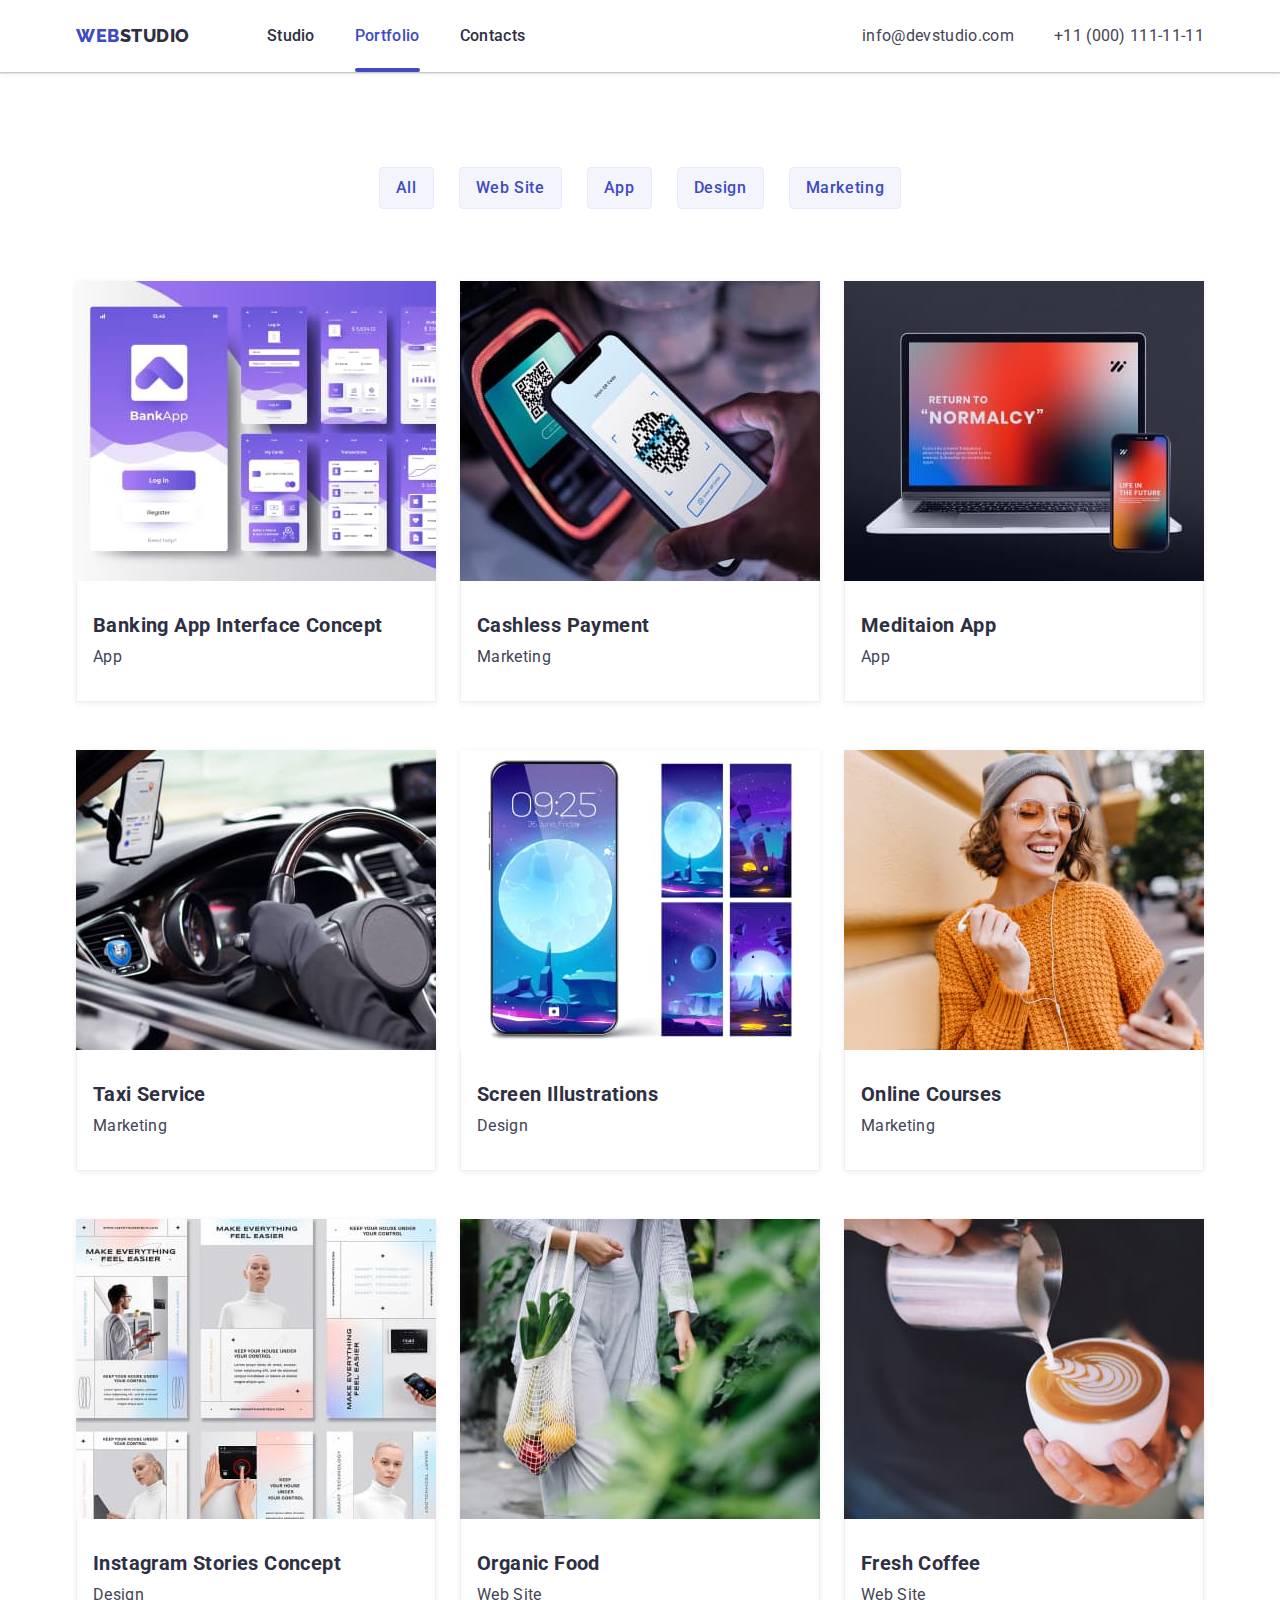
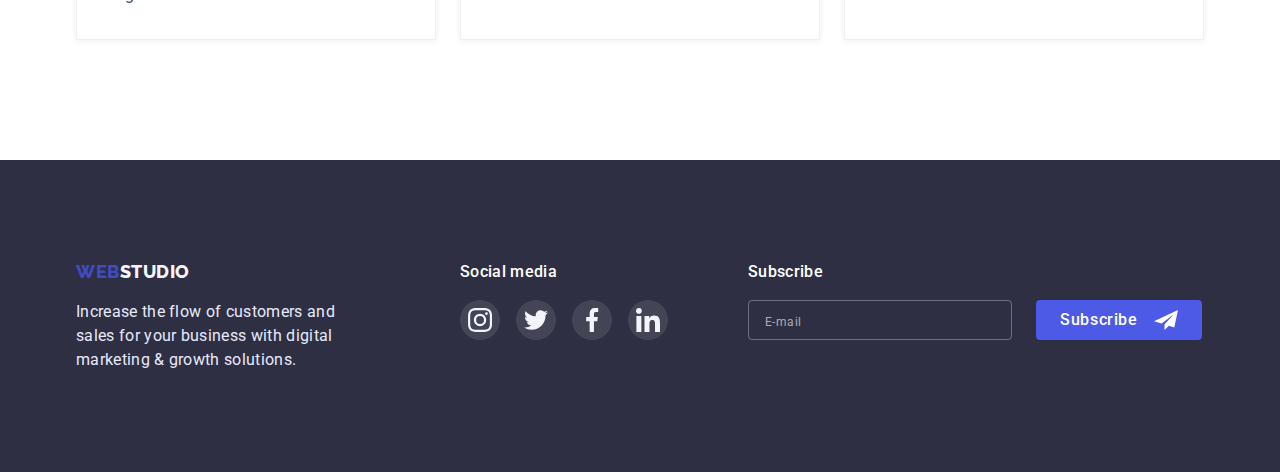
==== portfolio.html @ a2f2e1c4 "add file from previos HW" ====
<!DOCTYPE html>
<html lang="en">
  <head>
    <meta charset="UTF-8" />
    <meta http-equiv="X-UA-Compatible" content="IE=edge" />
    <meta name="viewport" content="width=device-width, initial-scale=1.0" />
    <title>Portfolio</title>
    <link rel="preconnect" href="https://fonts.googleapis.com" />
    <link rel="preconnect" href="https://fonts.gstatic.com" crossorigin />
    <link
      href="https://fonts.googleapis.com/css2?family=Raleway:wght@800&family=Roboto:wght@400;500;700;900&display=swap"
      rel="stylesheet"
    />
    <link
      rel="stylesheet"
      href="https://cdn.jsdelivr.net/npm/modern-normalize@1.1.0/modern-normalize.min.css"
    />
    <link rel="stylesheet" href="./css/style.css">
  </head>

  <body>
    <!-- =============HEADER============= -->
    <header>
      <div class="header__container container">
        <nav class="header__navigation">
          <a class="header__logo logotype" href="./index.html"
            >WEB<span class="header__logo--second-part">STUDIO</span></a
          >
          <ul class="header__main-menu marker">
            <li class="header__main-menu-item">
              <a href="./index.html" class="header__main-menu-link ">Studio</a>
            </li>
            <li class="header__main-menu-item">
              <a href="./portfolio.html" class="header__main-menu-link current">Portfolio</a>
            </li>
            <li class="header__main-menu-item">
              <a href="" class="header__main-menu-link">Contacts</a>
            </li>
          </ul>
        </nav>
        <ul class="header__contacts marker">
          <li class="header__contacts-item">
            <a href="mailto:info@devstudio.com" class="header__contacts-link">info@devstudio.com</a>
          </li>
          <li class="header__contacts-item">
            <a href="tel:+110001111111" class="header__contacts-link">+11 (000) 111-11-11</a>
          </li>
        </ul>
      </div>
    </header>

    <!-- =============MAIN============= -->
    <main>
      <section class="portfolio-section">
        <div class="container">
          <h1 class="visually-hidden">Portfolio of WEBSTUDIO</h1>
          <!--HIDDEN-->
          <ul class="filter-list marker">
            <li class="filter-item"><button type="button" class="filter-btn">All</button></li>
            <li class="filter-item"><button type="button" class="filter-btn">Web Site</button></li>
            <li class="filter-item"><button type="button" class="filter-btn">App</button></li>
            <li class="filter-item"><button type="button" class="filter-btn">Design</button></li>
            <li class="filter-item"><button type="button" class="filter-btn">Marketing</button></li>
          </ul>
          <ul class="production marker">
            <li class="production-list">
              <a href="" class="services-types">
                <div class="wrapper-overlay">
                <img
                  src="./images/project_1.jpg"
                  alt="screens of banking app interface concept"
                  width="360"
                  height="300"
                />
                <div class="overlay">
                  14 Stylish and User-Friendly App Design Concepts · Task Manager App · Calorie
                  Tracker App · Exotic Fruit Ecommerce App · Cloud Storage App
                </div>
              </div>
                <div class="services-description">
                  <h2 class="production-subtitle subtitle">Banking App Interface Concept</h2>
                  <p class="text">App</p>
                </div>
              </a>
            </li>
            <li class="production-list">
              <a href="" class="services-types">
                
                <div class="wrapper-overlay">
                  <img src="./images/project_2.jpg" alt="scanning qr-code" width="360" height="300" />
                  <div class="overlay">
                    14 Stylish and User-Friendly App Design Concepts · Task Manager App · Calorie
                    Tracker App · Exotic Fruit Ecommerce App · Cloud Storage App
                  </div>
                </div>
                <div class="services-description">
                  <h2 class="production-subtitle subtitle">Cashless Payment</h2>
                  <p class="text">Marketing</p>
                </div>
              </a>
            </li>
            <li class="production-list">
              <a href="" class="services-types">
                
                <div class="wrapper-overlay">
                  <img
                  src="./images/project_3.jpg"
                  alt="laptop and phone screens"
                  width="360"
                  height="300"
                />
                  <div class="overlay">
                    14 Stylish and User-Friendly App Design Concepts · Task Manager App · Calorie
                    Tracker App · Exotic Fruit Ecommerce App · Cloud Storage App
                  </div>
                </div>
                <div class="services-description">
                  <h2 class="production-subtitle subtitle">Meditaion App</h2>
                  <p class="text">App</p>
                </div>
              </a>
            </li>
            <li class="production-list">
              <a href="" class="services-types">
                
                <div class="wrapper-overlay">
                  <img
                  src="./images/project_4.jpg"
                  alt="car steering wheel"
                  width="360"
                  height="300"
                />
                  <div class="overlay">
                    14 Stylish and User-Friendly App Design Concepts · Task Manager App · Calorie
                    Tracker App · Exotic Fruit Ecommerce App · Cloud Storage App
                  </div>
                </div>
                <div class="services-description">
                  <h2 class="production-subtitle subtitle">Taxi Service</h2>
                  <p class="text">Marketing</p>
                </div>
              </a>
            </li>
            <li class="production-list">
              <a href="" class="services-types">
                
                <div class="wrapper-overlay">
                  <img
                  src="./images/project_5.jpg"
                  alt="phone screen ilustration"
                  width="360"
                  height="300"
                />
                  <div class="overlay">
                    14 Stylish and User-Friendly App Design Concepts · Task Manager App · Calorie
                    Tracker App · Exotic Fruit Ecommerce App · Cloud Storage App
                  </div>
                </div>
                <div class="services-description">
                  <h2 class="production-subtitle subtitle">Screen Illustrations</h2>
                  <p class="text">Design</p>
                </div>
              </a>
            </li>
            <li class="production-list">
              <a href="" class="services-types">
                
                <div class="wrapper-overlay">
                  <img src="./images/project_6.jpg" alt="smyling girl" width="360" height="300" />
                  <div class="overlay">
                    14 Stylish and User-Friendly App Design Concepts · Task Manager App · Calorie
                    Tracker App · Exotic Fruit Ecommerce App · Cloud Storage App
                  </div>
                </div>
                <div class="services-description">
                  <h2 class="production-subtitle subtitle">Online Courses</h2>
                  <p class="text">Marketing</p>
                </div>
              </a>
            </li>
            <li class="production-list">
              <a href="" class="services-types">
                
                <div class="wrapper-overlay">
                  <img
                  src="./images/project_7.jpg"
                  alt="instagran stories screen"
                  width="360"
                  height="300"
                />
                  <div class="overlay">
                    14 Stylish and User-Friendly App Design Concepts · Task Manager App · Calorie
                    Tracker App · Exotic Fruit Ecommerce App · Cloud Storage App
                  </div>
                </div>
                <div class="services-description">
                  <h2 class="production-subtitle subtitle">Instagram Stories Concept</h2>
                  <p class="text">Design</p>
                </div>
              </a>
            </li>
            <li class="production-list">
              <a href="" class="services-types">
                
                <div class="wrapper-overlay">
                  <img src="./images/project_8.jpg" alt="food in a bag" width="360" height="300" />
                  <div class="overlay">
                    14 Stylish and User-Friendly App Design Concepts · Task Manager App · Calorie
                    Tracker App · Exotic Fruit Ecommerce App · Cloud Storage App
                  </div>
                </div>
                <div class="services-description">
                  <h2 class="production-subtitle subtitle">Organic Food</h2>
                  <p class="text">Web Site</p>
                </div>
              </a>
            </li>
            <li class="production-list">
              <a href="" class="services-types">
                
                <div class="wrapper-overlay">
                  <img src="./images/project_9.jpg" alt="cup of coffee" width="360" height="300" />
                  <div class="overlay">
                    14 Stylish and User-Friendly App Design Concepts · Task Manager App · Calorie
                    Tracker App · Exotic Fruit Ecommerce App · Cloud Storage App
                  </div>
                </div>
                <div class="services-description">
                  <h2 class="production-subtitle subtitle">Fresh Coffee</h2>
                  <p class="text">Web Site</p>
                </div>
              </a>
            </li>
          </ul>
        </div>
      </section>
    </main>

    <!-- =============FOOTER============= -->
    <footer>
      <div class="footer__container container">
        <div class="footer__description">
          <a class="footer__logotype logotype" href="./index.html">WEB<span class="footer__logo--second-part">STUDIO</span></a>
          <p class="footer__description-text">
            Increase the flow of customers and sales for your business with digital marketing &
            growth solutions.
          </p>
        </div>
        <div class="footer__social">
          <h3 class="footer__social-header">Social media</h3>
          <ul class="footer__team-social-list marker">
            <li class="footer__social-list-item">
              <a href="" class="footer__team-social-link">
                <svg class="footer__team-social-link-icon" width="24" height="24">
                  <use href="./images/sprite.svg#instagram"></use>
                </svg>
              </a>
            </li>
            <li class="footer__social-list-item">
              <a href="" class="footer__team-social-link">
                <svg class="footer__team-social-link-icon" width="24" height="24">
                  <use href="./images/sprite.svg#twitter"></use>
                </svg>
              </a>
            </li>
            <li class="footer__social-list-item">
              <a href="" class="footer__team-social-link">
                <svg class="footer__team-social-link-icon" width="24" height="24">
                  <use href="./images/sprite.svg#facebook"></use>
                </svg>
              </a>
            </li>
            <li class="footer__social-list-item">
              <a href="" class="footer__team-social-link">
                <svg class="footer__team-social-link-icon" width="24" height="24">
                  <use href="./images/sprite.svg#linkedin"></use>
                </svg>
              </a>
            </li>
          </ul>
        </div>
        <div class="footer-subscribe">
          <h3 class="footer__social-header">Subscribe</h3>
          <form class="subscribe-wrapper">
            <input type="email" placeholder="E-mail" class="footer-input-subscribe" />
            <button type="submit" class="subscribe-btn buttons">Subscribe</button>
          </form>
        </div>
      </div>
    </footer>
  </body>
</html>
---- css/style.css ----
:root {
  --primary-color: #2e2f42;
  --secondary-color: #434455;
  --select-color: #404bbf;
  --bt-color: #4d5ae5;
  --tertiary-color: #e7e9fc;
  --light-color: #f4f4fd;
  --bcg-color-font: #ffffff;
  --company-color: #8e8f99;
  --transition-duration--timing-f: 250ms cubic-bezier(0.4, 0, 0.2, 1);
}

.visually-hidden {
  position: absolute;
  white-space: nowrap;
  width: 1px;
  height: 1px;
  overflow: hidden;
  border: 0;
  padding: 0;
  clip: rect(0 0 0 0);
  margin: -1px;
}

body {
  font-family: 'Roboto', sans-serif;
  color: var(--secondary-color);
  background-color: var(--bcg-color-font);
}

h1,
h2,
h3,
h4,
h5,
h6,
p {
  margin-top: 0;
  margin-bottom: 0;
}

ul,
ol {
  padding-left: 0;
  margin-top: 0;
  margin-bottom: 0;
}

img {
  display: block;
}

.marker {
  list-style: none;
}

.container {
  width: 1158px;
  padding-left: 15px;
  padding-right: 15px;
  margin-left: auto;
  margin-right: auto;
}

.section-title {
  text-align: center;
  margin-bottom: 72px;
  color: var(--primary-color);
  font-weight: 700;
  font-size: 36px;
  line-height: 1.1;
  letter-spacing: 0.02em;
}

.subtitle {
  color: var(--primary-color);
  font-weight: 700;
  font-size: 20px;
  line-height: 1.2;
  letter-spacing: 0.02em;
}

.text {
  color: var(--secondary-color);
  font-size: 16px;
  line-height: 1.5;
  letter-spacing: 0.02em;
}

.buttons {
  border: 1px;
  border-color: transparent;
  border-radius: 4px;
  padding: 16px 32px;
  color: var(--bcg-color-font);
  background-color: var(--bt-color);
  font-family: inherit;
  font-weight: 500;
  font-size: 16px;
  line-height: 1.5;
  letter-spacing: 0.04em;
  cursor: pointer;

  transition: background-color var(--transition-duration--timing-f);
}
.buttons:hover,
.buttons:focus {
  background-color: var(--select-color);
}

/* =========== HEADER =========== */

.logotype {
  color: var(--select-color);
  font-family: 'Raleway', sans-serif;
  font-weight: 800;
  font-size: 18px;
  line-height: 1.33;
  letter-spacing: 0.03em;
  text-transform: uppercase;
  text-decoration: none;
}

header {
  box-shadow: 0px 2px 1px rgba(46, 47, 66, 0.08), 0px 1px 1px rgba(46, 47, 66, 0.16),
    0px 1px 6px rgba(46, 47, 66, 0.08);
}

.header__container {
  display: flex;
  align-items: center;
}

.header__navigation {
  display: flex;
  align-items: inherit;
}

.header__logo {
  margin-right: 77px;
  padding-top: 24px;
  padding-bottom: 24px;
}

.header__logo--second-part {
  color: var(--primary-color);
}

.header__main-menu {
  display: flex;
}

.header__main-menu-item:not(:last-child) {
  margin-right: 40px;
}

.header__main-menu-link {
  display: block;
  text-decoration: none;
  font-weight: 500;
  font-size: 16px;
  line-height: 1.5;
  letter-spacing: 0.02em;
  color: var(--primary-color);
  padding-top: 24px;
  padding-bottom: 24px;

  transition: color var(--transition-duration--timing-f);
}
.header__main-menu-link:hover,
.header__main-menu-link:focus {
  color: var(--select-color);
}

.header__contacts {
  display: flex;
  margin-left: auto;
}

.header__contacts-item:not(:last-child) {
  margin-right: 40px;
}

.header__contacts-link {
  display: block;
  color: var(--secondary-color);
  font-weight: 400;
  font-size: 16px;
  line-height: 1.5;
  letter-spacing: 0.02em;
  text-decoration: none;
  padding-top: 24px;
  padding-bottom: 24px;

  transition: color var(--transition-duration--timing-f);
}
.header__contacts-link:hover,
.header__contacts-link:focus {
  color: var(--select-color);
}

.current {
  color: var(--select-color);
  position: relative;
}
.current::after {
  content: '';
  display: block;
  position: absolute;
  left: 0;
  bottom: 0;
  width: 100%;
  height: 4px;
  color: var(--select-color);
  background: var(--select-color);
  border-radius: 2px;
}

/* =========== FOOTER =========== */

footer {
  background-color: var(--primary-color);
  padding-top: 100px;
  padding-bottom: 100px;
}

.footer__container {
  display: flex;
}

.footer__description {
  width: 264px;
  margin-right: 120px;
}

.footer__logo--second-part {
  color: var(--light-color);
}

.footer__description-text {
  margin-top: 16px;
  color: var(--tertiary-color);
  font-size: 16px;
  line-height: 1.5;
  letter-spacing: 0.02em;
}

.footer__social {
  width: 208px;
  margin-right: 80px;
}

.footer__social-header {
  color: var(--bcg-color-font);
  font-weight: 500;
  font-size: 16px;
  line-height: 1.5;
  letter-spacing: 0.02em;
  margin-bottom: 16px;
}

.footer__team-social-list {
  display: flex;
  gap: 16px;
}

.footer__social-list-item {
  display: flex;
  justify-content: center;
  align-items: center;
}

.footer__team-social-link {
  display: flex;
  justify-content: center;

  align-items: center;
  width: 40px;
  height: 40px;
  background-color: rgba(255, 255, 255, 0.1);
  border-radius: 50%;

  transition: background-color var(--transition-duration--timing-f);
}
.footer__team-social-link:hover,
.footer__team-social-link:focus {
  background-color: #31d0aa;
}
.footer__team-social-link-icon {
  fill: var(--light-color);
}

.subscribe-wrapper {
  display: flex;
  align-items: center;
}

.footer-input-subscribe {
  width: 264px;
  height: 40px;
  margin-right: 24px;
  padding: 8px 16px;
  background-color: transparent;
  color: var(--light-color);
  border: 1px solid rgba(255, 255, 255, 0.3);
  border-radius: 4px;
}

.footer-input-subscribe::placeholder {
  font-size: 12px;
  line-height: 2;

  display: flex;
  align-items: center;
  letter-spacing: 0.04em;
  color: rgba(255, 255, 255, 0.6);
}
.footer-input-subscribe:focus {
  outline-width: 0;
  border-color: var(--select-color);
}

.subscribe-btn {
  display: flex;
  align-items: center;
  gap: 16px;
  padding: 8px 24px;
}
.subscribe-btn::after {
  content: url(../images/subscribe-icon.svg);
  width: 24px;
  height: 24px;
}

/* =========== INDEX PAGE =========== */


/* ------------------- hero ------------------- */
.hero {
  background-image: linear-gradient(rgba(46, 47, 66, 0.7), rgba(46, 47, 66, 0.7)),
    url('../images/hero-image.jpg');
  -o-object-fit: cover;
  object-fit: cover;
  background-repeat: no-repeat;
  background-position: center;
  background-size: cover;
  background-color: var(--primary-color);
  max-width: 1440px;
  text-align: center;
  padding-top: 188px;
  padding-bottom: 188px;
  margin: 0 auto;
}

.hero__title {
  width: 496px;
  margin-left: auto;
  margin-right: auto;
  margin-bottom: 48px;
  color: var(--bcg-color-font);
  font-weight: 700;
  font-size: 56px;
  line-height: 1.07;
  text-align: center;
  letter-spacing: 0.02em;
}

/* ------------------- features ------------------- */

.features-section {
  padding-top: 120px;
  padding-bottom: 120px;
}

.features-list {
  display: flex;
  flex-wrap: wrap;
  gap: 24px;
}

.features-item {
  -ms-flex-preferred-size: calc((100% - 72px) / 4);
  flex-basis: calc((100% - 72px) / 4);
}

.features-subtitle {
  margin-bottom: 8px;
}

.features-icons-wrapper {
  display: flex;
  justify-content: center;
  align-items: center;
  background-color: var(--light-color);
  height: 112px;
  border-radius: 4px;
  margin-bottom: 8px;
}

.features-icons {
  width: 64px;
  height: 64px;
}

/* ------------------- about us ------------------- */

.about-us {
  padding-bottom: 120px;
}
.about-us-list {
  display: flex;
  flex-wrap: wrap;
  gap: 24px;
}
.about-us-item {
  -ms-flex-preferred-size: calc((100% - 48px) / 3);
  flex-basis: calc((100% - 48px) / 3);
}


/* ------------------- team ------------------- */

.team {
  background-color: var(--light-color);
  padding-top: 120px;
  padding-bottom: 120px;
}

.team-list {
  display: flex;
  gap: 24px;
}

.team-item {
  background-color: var(--bcg-color-font);
  border-radius: 0px 0px 4px 4px;
  -ms-flex-preferred-size: calc((100% - 72px) / 4);
  flex-basis: calc((100% - 72px) / 4);
}

.employee-description {
  padding: 32px 16px;
  text-align: center;
}

.employee-description > h3 {
  margin-bottom: 8px;
}

.employee-description > p {
  margin-bottom: 8px;
}

.team-social-list {
  display: flex;
  justify-content: center;
  gap: 24px;
}

.team-social-link {
  display: flex;
  justify-content: center;
  align-items: center;
  width: 40px;
  height: 40px;
  border-radius: 50%;
  background-color: var(--bt-color);

  transition: background-color var(--transition-duration--timing-f);
}
.team-social-link:hover,
.team-social-link:focus {
  background-color: var(--select-color);
}
.team-social-link-icon {
  fill: var(--light-color);
}

/* ------------------- customers ------------------- */

.customers {
  padding-top: 130px;
  padding-bottom: 120px;
}

.customers-list {
  display: flex;
  flex-wrap: wrap;
  gap: 24px;
}
.customers-list-item {
  -ms-flex-preferred-size: calc((100% - 120) - 6);
  flex-basis: calc((100% - 120) - 6);
}

.customers-link {
  display: flex;
  justify-content: center;

  align-items: center;
  width: 168px;
  height: 88px;
  border: 1px solid var(--company-color);
  border-radius: 4px;

  transition: border-color var(--transition-duration--timing-f);
}
.customers-link:hover,
.customers-link:focus {
  border-color: var(--select-color);
}

.customers-link-icon {
  fill: var(--company-color);

  transition: fill var(--transition-duration--timing-f);
}
.customers-link:hover .customers-link-icon,
.customers-link:focus .customers-link-icon {
  fill: var(--select-color);
}


/* =========== PORTFOLIO PAGE =========== */

.portfolio-section {
  padding-top: 95px;
  padding-bottom: 120px;
}
/* ------------------- filter list ------------------- */

.filter-list {
  display: flex;
  justify-content: center;
}

.filter-list .filter-item:not(:last-child) {
  margin-right: 25px;
}

.filter-btn {
  display: flex;
  align-items: center;

  border: 1px solid var(--tertiary-color);
  border-radius: 4px;
  padding: 8px 16px;
  color: var(--select-color);
  background-color: var(--light-color);
  font-family: inherit;
  font-weight: 500;
  font-size: 16px;
  line-height: 1.5;

  text-align: center;
  letter-spacing: 0.04em;
  cursor: pointer;

  transition: color var(--transition-duration--timing-f),
    background-color var(--transition-duration--timing-f),
    border-color var(--transition-duration--timing-f),
    box-shadow var(--transition-duration--timing-f);
}
.filter-btn:hover,
.filter-btn:focus {
  color: var(--bcg-color-font);
  background-color: var(--select-color);
  border-color: transparent;
  box-shadow: 0px 3px 1px rgba(0, 0, 0, 0.1), 0px 2px 1px rgba(0, 0, 0, 0.08),
    0px 2px 2px rgba(0, 0, 0, 0.12);
}

/* ------------------- production ------------------- */

.production {
  display: flex;
  flex-wrap: wrap;
  justify-content: center;

  margin-top: 72px;
}

.production-list:not(:nth-child(3n)) {
  margin-right: 24px;
}

.production-list:not(:nth-last-child(-n + 3)) {
  margin-bottom: 48px;
}

.services-types {
  position: relative;
  display: block;
  text-decoration: none;

  box-shadow: 0px 1px 6px rgba(46, 47, 66, 0.08);
  transition: box-shadow var(--transition-duration--timing-f);
}
.services-types:hover,
.services-types:focus {
  box-shadow: 0px 1px 6px rgba(46, 47, 66, 0.08), 0px 1px 1px rgba(46, 47, 66, 0.16),
    0px 2px 1px rgba(46, 47, 66, 0.08);
}

.services-description {
  padding: 32px 16px;
  border: 1px solid rgba(46, 47, 66, 0.08);
  border-top: none;
}

.production-subtitle {
  margin-bottom: 8px;
}

.wrapper-overlay {
  position: relative;
  overflow: hidden;
}

.overlay {
  position: absolute;
  left: 0;
  top: 0;
  width: 100%;
  height: 100%;
  padding: 40px 32px;
  font-size: 16px;
  line-height: 1.5;
  color: var(--light-color);
  letter-spacing: 0.02em;
  background-color: var(--bt-color);

  transform: translateY(100%);
  transition: transform var(--transition-duration--timing-f);
}
.services-types:hover .overlay,
.services-types:focus .overlay {
  transform: translate(0);
}

/* ================= BACKDROP ================= */

.backdrop {
  position: fixed;
  left: 0;
  top: 0;
  height: 100%;
  width: 100%;
  background-color: rgba(46, 47, 66, 0.4);

  transition: opacity var(--transition-duration--timing-f),
    visibility var(--transition-duration--timing-f);
}
.backdrop.is-hidden {
  visibility: hidden;
  opacity: 0;
  pointer-events: none;
}

/* ================= MODAL WINDOW ================= */

.modal-window {
  position: absolute;
  top: 50%;
  left: 50%;

  transform: translate(-50%, -50%);
  padding: 72px 24px 24px 24px;
  min-width: 408px;
  min-height: 576px;
  background-color: #fcfcfc;

  box-shadow: 0px 1px 1px rgba(0, 0, 0, 0.14), 0px 1px 3px rgba(0, 0, 0, 0.12),
    0px 2px 1px rgba(0, 0, 0, 0.2);
  border-radius: 4px;
}

/* ------------------- close button ------------------- */

.close-btn {
  position: absolute;
  top: 24px;
  right: 24px;
  padding: 8px;
  border: 1px solid rgba(0, 0, 0, 0.1);
  border-radius: 50%;
  cursor: pointer;

  transition: background-color var(--transition-duration--timing-f);
}
.close-btn:hover,
.close-btn:focus {
  background-color: #404bbf;
}

.close-img {
  display: flex;
  justify-content: center;
  align-items: center;

  transition: fill var(--transition-duration--timing-f);
}
.close-btn:hover .close-img,
.close-btn:focus .close-img {
  fill: #fff;
}

/* ------------------- modal form ------------------- */

.modal-form {
  display: flex;
  flex-direction: column;
}
.modal-form-title {
  font-weight: 500;
  font-size: 16px;
  line-height: 1.5;
  margin-bottom: 14px;
  text-align: center;
  letter-spacing: 0.02em;
  color: var(--primary-color);
}

.modal-form-field {
  margin-bottom: 8px;
}

.modal-form-input-desc {
  display: block;
  font-size: 12px;
  line-height: 1.33;
  letter-spacing: 0.04em;
  margin-bottom: 4px;
  color: #8e8f99;
}

.modal-form-input-wrapper {
  display: block;
  position: relative;
}

.modal-form-input {
  width: 100%;
  height: 40px;
  border: 1px solid rgba(33, 33, 33, 0.2);
  border-radius: 4px;
  padding-left: 38px;

  transition: border-color var(--transition-duration--timing-f);
}
.modal-form-input:focus {
  outline-width: 0;
  border-color: var(--select-color);
}

.modal-form-input-icon {
  position: absolute;
  top: 50%;
  left: 16px;

  display: block;

  transform: translateY(-50%);
  transition: fill var(--transition-duration--timing-f);
}
.modal-form-input:focus + .modal-form-input-icon {
  fill: var(--select-color);
}

.modal-form-message {
  display: block;
  width: 100%;
  height: 120px;
  padding: 8px 16px;
  resize: none;
  margin-bottom: 16px;
  border: 1px solid rgba(33, 33, 33, 0.2);
  border-radius: 4px;

  transition: border-color var(--transition-duration--timing-f);
}
.modal-form-message:focus {
  outline-width: 0;
  border-color: var(--select-color);
}
.modal-form-message::placeholder {
  font-size: 12px;
  line-height: 1.33;
  letter-spacing: 0.04em;
  color: rgba(117, 117, 117, 0.5);
}

.modal-form-check-desc {
  display: flex;
  align-items: center;
  margin-bottom: 24px;
  font-size: 12px;
  line-height: 1.33;
  letter-spacing: 0.04em;
  color: #757575;
}
.modal-form-check-desc-link {
  color: var(--select-color);
}

.modal-form-check-desc::before {
  content: '';
  display: block;
  width: 16px;
  height: 16px;
  cursor: pointer;
  margin-right: 8px;
  border: 1.25px solid #2e2f42;
  border-radius: 2px;

  transition: background-color var(--transition-duration--timing-f),
    background-image var(--transition-duration--timing-f),
    border var(--transition-duration--timing-f);
}

.modal-form-check:checked + .modal-form-check-desc::before {
  background-color: var(--select-color);
  border: 1.25px solid #404bbf;
  background-image: url(../images/checkbox-img.svg);
  background-repeat: no-repeat;
  background-position: center;
}

.modal-form-check:focus + .modal-form-check-desc::before {
  outline: 2px solid rgba(0, 0, 255, 0.5);
}

.modal-form-submit {
  -ms-flex-item-align: center;
  align-self: center;
  padding-top: 16px;
  padding-bottom: 16px;
  min-width: 169px;
}
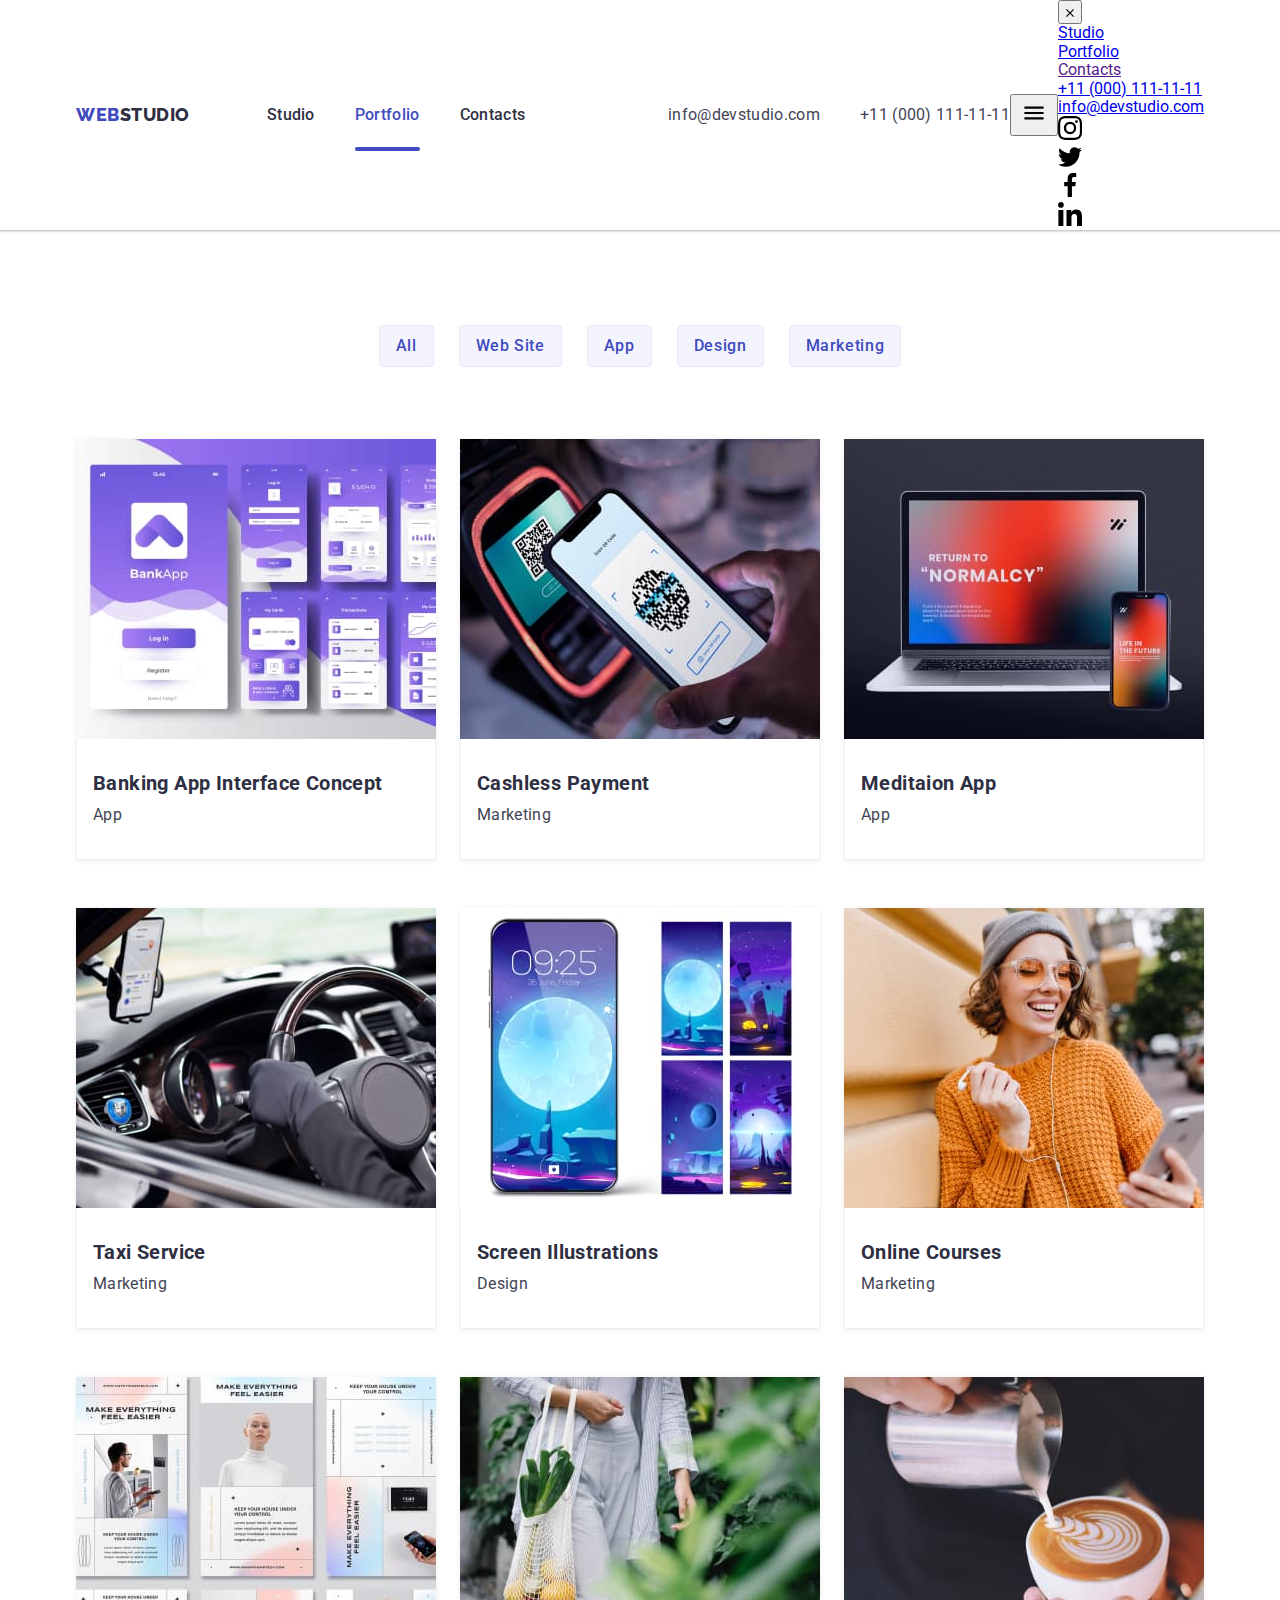
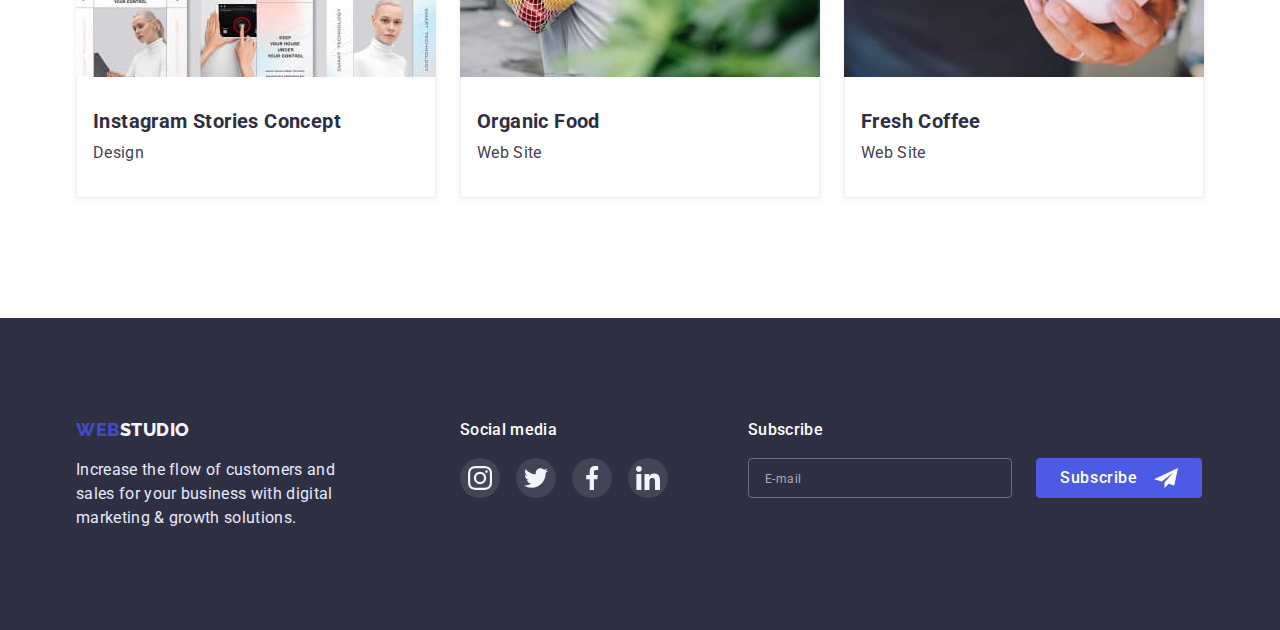
==== commit ab8b2dc0: "Adaptive Layout for header, footer and hero-section" ====
--- a/portfolio.html
+++ b/portfolio.html
@@ -28,7 +28,7 @@
           >
           <ul class="header__main-menu marker">
             <li class="header__main-menu-item">
-              <a href="./index.html" class="header__main-menu-link ">Studio</a>
+              <a href="./index.html" class="header__main-menu-link">Studio</a>
             </li>
             <li class="header__main-menu-item">
               <a href="./portfolio.html" class="header__main-menu-link current">Portfolio</a>
@@ -46,6 +46,72 @@
             <a href="tel:+110001111111" class="header__contacts-link">+11 (000) 111-11-11</a>
           </li>
         </ul>
+        <button type="button" 
+        class="open-menu-btn" data-menu-open>
+          <svg class="menu-hamburger" width="32" height="32">
+            <use href="./images/sprite.svg#menu_btn"></use>
+          </svg>
+        </button>
+
+        <!-- mobile-menu  -->
+
+        <div class="mobile-menu" data-menu>
+          <button type="button" class="mobile-menu__close-btn" data-menu-close>
+            <svg class="mobile-menu__close-img" width="8" height="8">
+              <use href="./images/sprite.svg#close-black"></use>
+            </svg>
+          </button>
+          <ul class="mobile-menu__main-menu marker">
+            <li class="mobile-menu__main-menu-item">
+              <a href="./index.html" class="mobile-menu-link">Studio</a>
+            </li>
+            <li class="mobile-menu__main-menu-item">
+              <a href="./portfolio.html" class="mobile-menu-link">Portfolio</a>
+            </li>
+            <li class="mobile-menu__main-menu-item">
+              <a href="" class="mobile-menu-link mob-menu-current">Contacts</a>
+            </li>
+          </ul>
+        </nav>
+        <ul class="mobile-menu__contacts marker">
+          <li class="mobile-menu__contacts-item">
+            <a href="tel:+110001111111" class="mobile-menu__tel-link">+11 (000) 111-11-11</a>
+          </li>
+          <li class="mobile-menu__contacts-item">
+            <a href="mailto:info@devstudio.com" class="mobile-menu__email-link">info@devstudio.com</a>
+          </li>
+        </ul>
+        <ul class="mobile-menu-social-list marker">
+          <li class="mobile-menu-list-item">
+            <a href="" class="mobile-menu-social-link">
+              <svg class="mobile-menu-social-icon" width="24" height="24">
+                <use href="./images/sprite.svg#instagram"></use>
+              </svg>
+            </a>
+          </li>
+          <li class="mobile-menu-list-item">
+            <a href="" class="mobile-menu-social-link">
+              <svg class="mobile-menu-social-icon" width="24" height="24">
+                <use href="./images/sprite.svg#twitter"></use>
+              </svg>
+            </a>
+          </li>
+          <li class="mobile-menu-list-item">
+            <a href="" class="mobile-menu-social-link">
+              <svg class="mobile-menu-social-icon" width="24" height="24">
+                <use href="./images/sprite.svg#facebook"></use>
+              </svg>
+            </a>
+          </li>
+          <li class="mobile-menu-list-item">
+            <a href="" class="mobile-menu-social-link">
+              <svg class="mobile-menu-social-icon" width="24" height="24">
+                <use href="./images/sprite.svg#linkedin"></use>
+              </svg>
+            </a>
+          </li>
+        </ul>
+        </div>
       </div>
     </header>
 
@@ -67,7 +133,7 @@
               <a href="" class="services-types">
                 <div class="wrapper-overlay">
                 <img
-                  src="./images/project_1.jpg"
+                  src="./images/project-1.jpg"
                   alt="screens of banking app interface concept"
                   width="360"
                   height="300"
@@ -87,7 +153,7 @@
               <a href="" class="services-types">
                 
                 <div class="wrapper-overlay">
-                  <img src="./images/project_2.jpg" alt="scanning qr-code" width="360" height="300" />
+                  <img src="./images/project-2.jpg" alt="scanning qr-code" width="360" height="300" />
                   <div class="overlay">
                     14 Stylish and User-Friendly App Design Concepts · Task Manager App · Calorie
                     Tracker App · Exotic Fruit Ecommerce App · Cloud Storage App
@@ -104,7 +170,7 @@
                 
                 <div class="wrapper-overlay">
                   <img
-                  src="./images/project_3.jpg"
+                  src="./images/project-3.jpg"
                   alt="laptop and phone screens"
                   width="360"
                   height="300"
@@ -125,7 +191,7 @@
                 
                 <div class="wrapper-overlay">
                   <img
-                  src="./images/project_4.jpg"
+                  src="./images/project-4.jpg"
                   alt="car steering wheel"
                   width="360"
                   height="300"
@@ -146,7 +212,7 @@
                 
                 <div class="wrapper-overlay">
                   <img
-                  src="./images/project_5.jpg"
+                  src="./images/project-5.jpg"
                   alt="phone screen ilustration"
                   width="360"
                   height="300"
@@ -166,7 +232,7 @@
               <a href="" class="services-types">
                 
                 <div class="wrapper-overlay">
-                  <img src="./images/project_6.jpg" alt="smyling girl" width="360" height="300" />
+                  <img src="./images/project-6.jpg" alt="smyling girl" width="360" height="300" />
                   <div class="overlay">
                     14 Stylish and User-Friendly App Design Concepts · Task Manager App · Calorie
                     Tracker App · Exotic Fruit Ecommerce App · Cloud Storage App
@@ -183,7 +249,7 @@
                 
                 <div class="wrapper-overlay">
                   <img
-                  src="./images/project_7.jpg"
+                  src="./images/project-7.jpg"
                   alt="instagran stories screen"
                   width="360"
                   height="300"
@@ -203,7 +269,7 @@
               <a href="" class="services-types">
                 
                 <div class="wrapper-overlay">
-                  <img src="./images/project_8.jpg" alt="food in a bag" width="360" height="300" />
+                  <img src="./images/project-8.jpg" alt="food in a bag" width="360" height="300" />
                   <div class="overlay">
                     14 Stylish and User-Friendly App Design Concepts · Task Manager App · Calorie
                     Tracker App · Exotic Fruit Ecommerce App · Cloud Storage App
@@ -219,7 +285,7 @@
               <a href="" class="services-types">
                 
                 <div class="wrapper-overlay">
-                  <img src="./images/project_9.jpg" alt="cup of coffee" width="360" height="300" />
+                  <img src="./images/project-9.jpg" alt="cup of coffee" width="360" height="300" />
                   <div class="overlay">
                     14 Stylish and User-Friendly App Design Concepts · Task Manager App · Calorie
                     Tracker App · Exotic Fruit Ecommerce App · Cloud Storage App
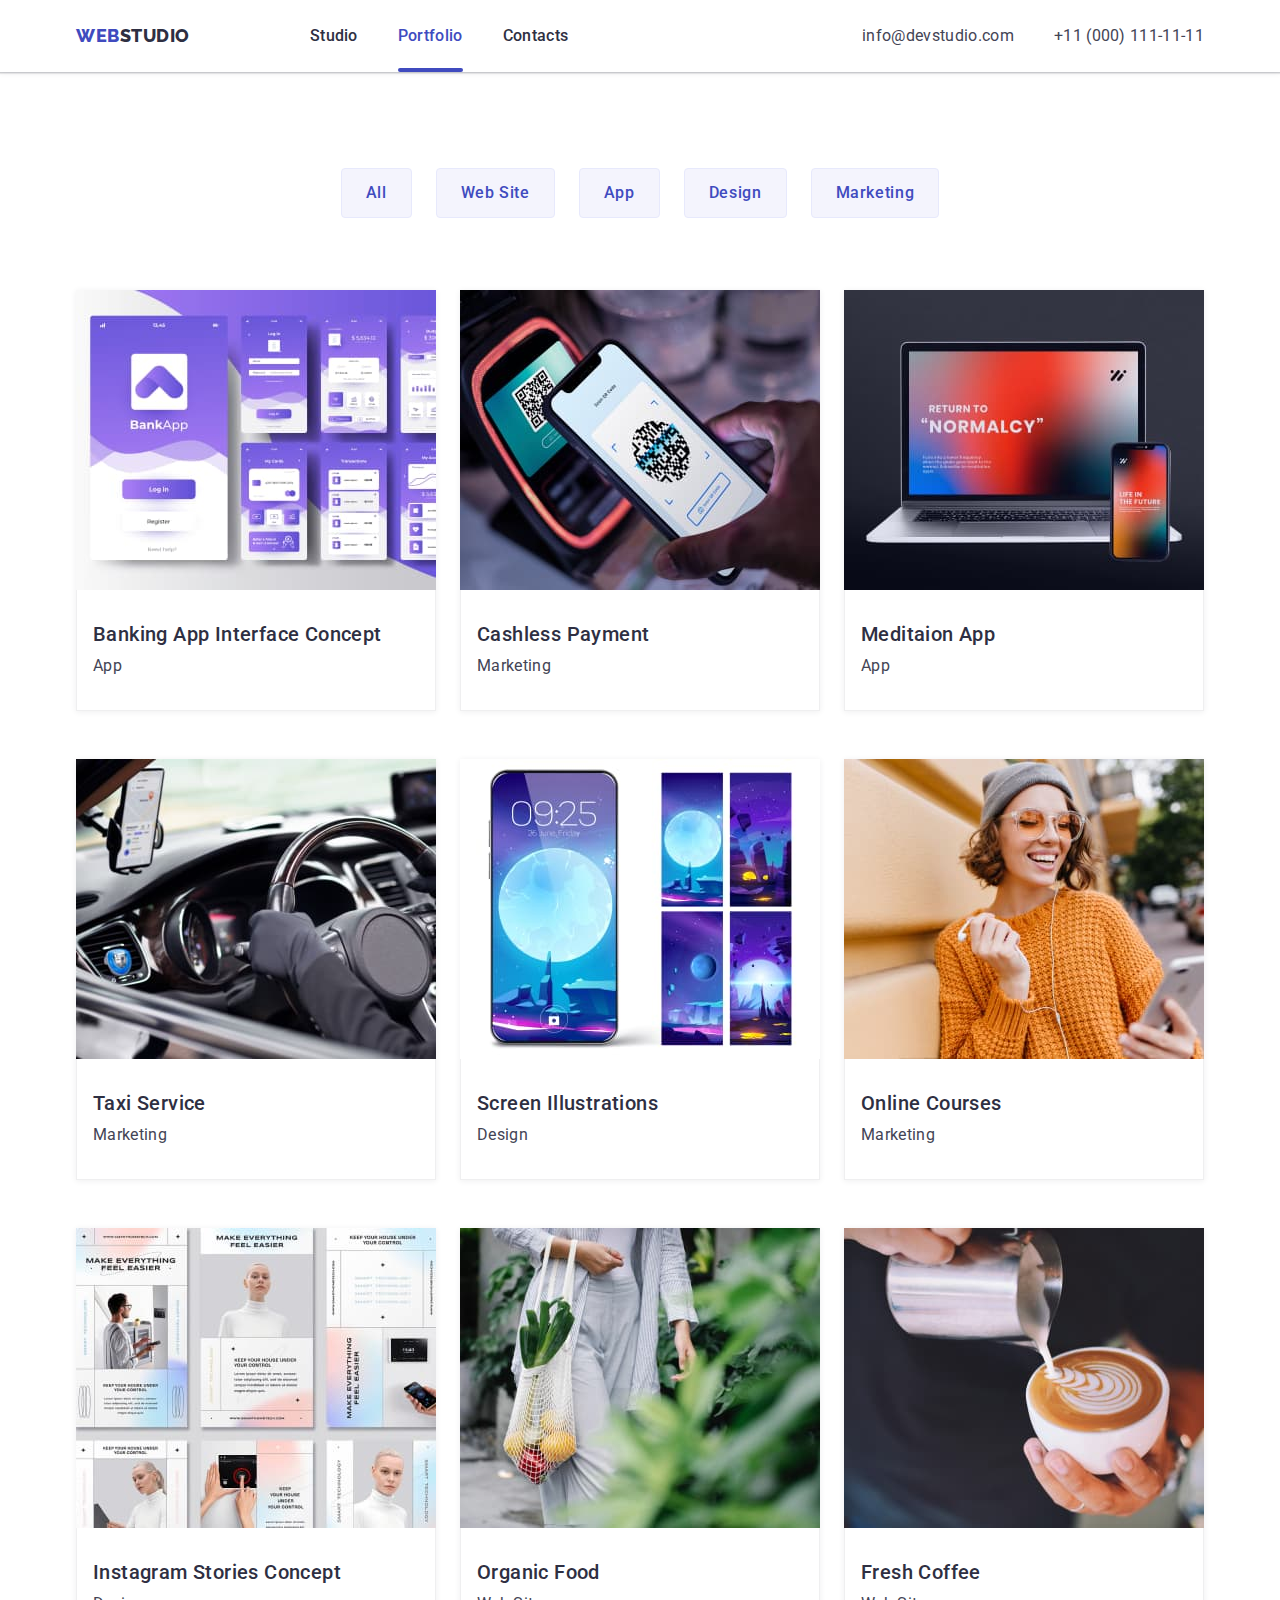
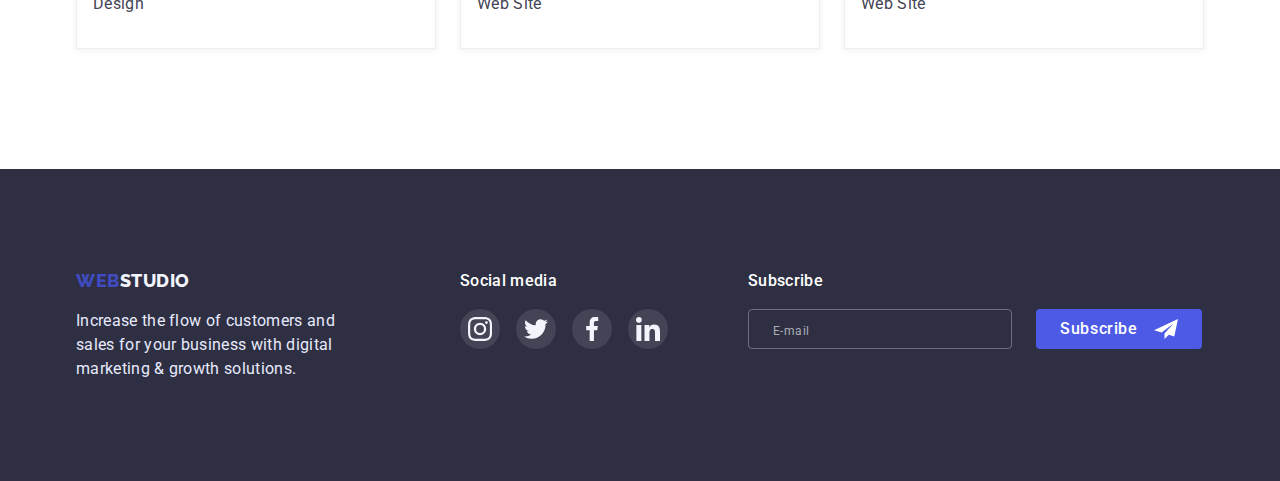
==== commit 6538ed14: "edit styles" ====
--- a/portfolio.html
+++ b/portfolio.html
@@ -15,7 +15,7 @@
       rel="stylesheet"
       href="https://cdn.jsdelivr.net/npm/modern-normalize@1.1.0/modern-normalize.min.css"
     />
-    <link rel="stylesheet" href="./css/style.css">
+    <link rel="stylesheet" href="./css/style.css" />
   </head>
 
   <body>
@@ -46,8 +46,7 @@
             <a href="tel:+110001111111" class="header__contacts-link">+11 (000) 111-11-11</a>
           </li>
         </ul>
-        <button type="button" 
-        class="open-menu-btn" data-menu-open>
+        <button type="button" class="open-menu-btn" data-menu-open>
           <svg class="menu-hamburger" width="32" height="32">
             <use href="./images/sprite.svg#menu_btn"></use>
           </svg>
@@ -61,56 +60,59 @@
               <use href="./images/sprite.svg#close-black"></use>
             </svg>
           </button>
-          <ul class="mobile-menu__main-menu marker">
-            <li class="mobile-menu__main-menu-item">
-              <a href="./index.html" class="mobile-menu-link">Studio</a>
-            </li>
-            <li class="mobile-menu__main-menu-item">
-              <a href="./portfolio.html" class="mobile-menu-link">Portfolio</a>
-            </li>
-            <li class="mobile-menu__main-menu-item">
-              <a href="" class="mobile-menu-link mob-menu-current">Contacts</a>
+          <nav>
+            <ul class="mobile-menu__main-menu marker">
+              <li class="mobile-menu__main-menu-item">
+                <a href="./index.html" class="mobile-menu-link">Studio</a>
+              </li>
+              <li class="mobile-menu__main-menu-item">
+                <a href="./portfolio.html" class="mobile-menu-link mob-menu-current">Portfolio</a>
+              </li>
+              <li class="mobile-menu__main-menu-item">
+                <a href="" class="mobile-menu-link ">Contacts</a>
+              </li>
+            </ul>
+          </nav>
+          <ul class="mobile-menu__contacts marker">
+            <li class="mobile-menu__contacts-item">
+              <a href="tel:+110001111111" class="mobile-menu__tel-link">+11 (000) 111-11-11</a>
+            </li>
+            <li class="mobile-menu__contacts-item">
+              <a href="mailto:info@devstudio.com" class="mobile-menu__email-link"
+                >info@devstudio.com</a
+              >
             </li>
           </ul>
-        </nav>
-        <ul class="mobile-menu__contacts marker">
-          <li class="mobile-menu__contacts-item">
-            <a href="tel:+110001111111" class="mobile-menu__tel-link">+11 (000) 111-11-11</a>
-          </li>
-          <li class="mobile-menu__contacts-item">
-            <a href="mailto:info@devstudio.com" class="mobile-menu__email-link">info@devstudio.com</a>
-          </li>
-        </ul>
-        <ul class="mobile-menu-social-list marker">
-          <li class="mobile-menu-list-item">
-            <a href="" class="mobile-menu-social-link">
-              <svg class="mobile-menu-social-icon" width="24" height="24">
-                <use href="./images/sprite.svg#instagram"></use>
-              </svg>
-            </a>
-          </li>
-          <li class="mobile-menu-list-item">
-            <a href="" class="mobile-menu-social-link">
-              <svg class="mobile-menu-social-icon" width="24" height="24">
-                <use href="./images/sprite.svg#twitter"></use>
-              </svg>
-            </a>
-          </li>
-          <li class="mobile-menu-list-item">
-            <a href="" class="mobile-menu-social-link">
-              <svg class="mobile-menu-social-icon" width="24" height="24">
-                <use href="./images/sprite.svg#facebook"></use>
-              </svg>
-            </a>
-          </li>
-          <li class="mobile-menu-list-item">
-            <a href="" class="mobile-menu-social-link">
-              <svg class="mobile-menu-social-icon" width="24" height="24">
-                <use href="./images/sprite.svg#linkedin"></use>
-              </svg>
-            </a>
-          </li>
-        </ul>
+          <ul class="mobile-menu-social-list marker">
+            <li class="mobile-menu-list-item">
+              <a href="" class="mobile-menu-social-link">
+                <svg class="mobile-menu-social-icon" width="24" height="24">
+                  <use href="./images/sprite.svg#instagram"></use>
+                </svg>
+              </a>
+            </li>
+            <li class="mobile-menu-list-item">
+              <a href="" class="mobile-menu-social-link">
+                <svg class="mobile-menu-social-icon" width="24" height="24">
+                  <use href="./images/sprite.svg#twitter"></use>
+                </svg>
+              </a>
+            </li>
+            <li class="mobile-menu-list-item">
+              <a href="" class="mobile-menu-social-link">
+                <svg class="mobile-menu-social-icon" width="24" height="24">
+                  <use href="./images/sprite.svg#facebook"></use>
+                </svg>
+              </a>
+            </li>
+            <li class="mobile-menu-list-item">
+              <a href="" class="mobile-menu-social-link">
+                <svg class="mobile-menu-social-icon" width="24" height="24">
+                  <use href="./images/sprite.svg#linkedin"></use>
+                </svg>
+              </a>
+            </li>
+          </ul>
         </div>
       </div>
     </header>
@@ -132,17 +134,35 @@
             <li class="production-list">
               <a href="" class="services-types">
                 <div class="wrapper-overlay">
-                <img
-                  src="./images/project-1.jpg"
-                  alt="screens of banking app interface concept"
-                  width="360"
-                  height="300"
-                />
-                <div class="overlay">
-                  14 Stylish and User-Friendly App Design Concepts · Task Manager App · Calorie
-                  Tracker App · Exotic Fruit Ecommerce App · Cloud Storage App
-                </div>
-              </div>
+                  <picture>
+                    <source
+                      srcset="./images/project-1.jpg 1x, ./images/project-1@2x.jpg 2x"
+                      media="(min-width: 1200px)"
+                      width="360"
+                      height="300"
+                    />
+                    <source
+                      srcset="./images/project-1-tablet.jpg 1x, ./images/project-1-tablet@2x.jpg 2x"
+                      media="(min-width: 768px)"
+                      width="356"
+                      height="300"
+                    />
+                    <source
+                      srcset="./images/project-1-mobile.jpg 1x, ./images/project-1-mobile@2x.jpg 2x"
+                      media="(max-width: 767px)"
+                      width="396"
+                      height="280"
+                    />
+                    <img
+                      src="./images/project-1.jpg"
+                      alt="screens of banking app interface concept"
+                    />
+                  </picture>
+                  <div class="overlay">
+                    14 Stylish and User-Friendly App Design Concepts · Task Manager App · Calorie
+                    Tracker App · Exotic Fruit Ecommerce App · Cloud Storage App
+                  </div>
+                </div>
                 <div class="services-description">
                   <h2 class="production-subtitle subtitle">Banking App Interface Concept</h2>
                   <p class="text">App</p>
@@ -151,9 +171,28 @@
             </li>
             <li class="production-list">
               <a href="" class="services-types">
-                
-                <div class="wrapper-overlay">
-                  <img src="./images/project-2.jpg" alt="scanning qr-code" width="360" height="300" />
+                <div class="wrapper-overlay">
+                  <picture>
+                    <source
+                      srcset="./images/project-2.jpg 1x, ./images/project-2@2x.jpg 2x"
+                      media="(min-width: 1200px)"
+                      width="360"
+                      height="300"
+                    />
+                    <source
+                      srcset="./images/project-2-tablet.jpg 1x, ./images/project-2-tablet@2x.jpg 2x"
+                      media="(min-width: 768px)"
+                      width="356"
+                      height="300"
+                    />
+                    <source
+                      srcset="./images/project-2-mobile.jpg 1x, ./images/project-2-mobile@2x.jpg 2x"
+                      media="(max-width: 767px)"
+                      width="396"
+                      height="280"
+                    />
+                    <img src="./images/project-2.jpg" alt="scanning qr-code" />
+                  </picture>
                   <div class="overlay">
                     14 Stylish and User-Friendly App Design Concepts · Task Manager App · Calorie
                     Tracker App · Exotic Fruit Ecommerce App · Cloud Storage App
@@ -167,14 +206,28 @@
             </li>
             <li class="production-list">
               <a href="" class="services-types">
-                
-                <div class="wrapper-overlay">
-                  <img
-                  src="./images/project-3.jpg"
-                  alt="laptop and phone screens"
-                  width="360"
-                  height="300"
-                />
+                <div class="wrapper-overlay">
+                  <picture>
+                    <source
+                      srcset="./images/project-3.jpg 1x, ./images/project-3@2x.jpg 2x"
+                      media="(min-width: 1200px)"
+                      width="360"
+                      height="300"
+                    />
+                    <source
+                      srcset="./images/project-3-tablet.jpg 1x, ./images/project-3-tablet@2x.jpg 2x"
+                      media="(min-width: 768px)"
+                      width="356"
+                      height="300"
+                    />
+                    <source
+                      srcset="./images/project-3-mobile.jpg 1x, ./images/project-3-mobile@2x.jpg 2x"
+                      media="(max-width: 767px)"
+                      width="396"
+                      height="280"
+                    />
+                    <img src="./images/project-3.jpg" alt="laptop and phone screens" />
+                  </picture>
                   <div class="overlay">
                     14 Stylish and User-Friendly App Design Concepts · Task Manager App · Calorie
                     Tracker App · Exotic Fruit Ecommerce App · Cloud Storage App
@@ -188,14 +241,28 @@
             </li>
             <li class="production-list">
               <a href="" class="services-types">
-                
-                <div class="wrapper-overlay">
-                  <img
-                  src="./images/project-4.jpg"
-                  alt="car steering wheel"
-                  width="360"
-                  height="300"
-                />
+                <div class="wrapper-overlay">
+                  <picture>
+                    <source
+                      srcset="./images/project-4.jpg 1x, ./images/project-4@2x.jpg 2x"
+                      media="(min-width: 1200px)"
+                      width="360"
+                      height="300"
+                    />
+                    <source
+                      srcset="./images/project-4-tablet.jpg 1x, ./images/project-4-tablet@2x.jpg 2x"
+                      media="(min-width: 768px)"
+                      width="356"
+                      height="300"
+                    />
+                    <source
+                      srcset="./images/project-4-mobile.jpg 1x, ./images/project-4-mobile@2x.jpg 2x"
+                      media="(max-width: 767px)"
+                      width="396"
+                      height="280"
+                    />
+                    <img src="./images/project-4.jpg" alt="car steering wheel" />
+                  </picture>
                   <div class="overlay">
                     14 Stylish and User-Friendly App Design Concepts · Task Manager App · Calorie
                     Tracker App · Exotic Fruit Ecommerce App · Cloud Storage App
@@ -209,14 +276,28 @@
             </li>
             <li class="production-list">
               <a href="" class="services-types">
-                
-                <div class="wrapper-overlay">
-                  <img
-                  src="./images/project-5.jpg"
-                  alt="phone screen ilustration"
-                  width="360"
-                  height="300"
-                />
+                <div class="wrapper-overlay">
+                  <picture>
+                    <source
+                      srcset="./images/project-5.jpg 1x, ./images/project-5@2x.jpg 2x"
+                      media="(min-width: 1200px)"
+                      width="360"
+                      height="300"
+                    />
+                    <source
+                      srcset="./images/project-5-tablet.jpg 1x, ./images/project-5-tablet@2x.jpg 2x"
+                      media="(min-width: 768px)"
+                      width="356"
+                      height="300"
+                    />
+                    <source
+                      srcset="./images/project-5-mobile.jpg 1x, ./images/project-5-mobile@2x.jpg 2x"
+                      media="(max-width: 767px)"
+                      width="396"
+                      height="280"
+                    />
+                    <img src="./images/project-5.jpg" alt="phone screen ilustration" />
+                  </picture>
                   <div class="overlay">
                     14 Stylish and User-Friendly App Design Concepts · Task Manager App · Calorie
                     Tracker App · Exotic Fruit Ecommerce App · Cloud Storage App
@@ -230,9 +311,28 @@
             </li>
             <li class="production-list">
               <a href="" class="services-types">
-                
-                <div class="wrapper-overlay">
-                  <img src="./images/project-6.jpg" alt="smyling girl" width="360" height="300" />
+                <div class="wrapper-overlay">
+                  <picture>
+                    <source
+                      srcset="./images/project-6.jpg 1x, ./images/project-6@2x.jpg 2x"
+                      media="(min-width: 1200px)"
+                      width="360"
+                      height="300"
+                    />
+                    <source
+                      srcset="./images/project-6-tablet.jpg 1x, ./images/project-6-tablet@2x.jpg 2x"
+                      media="(min-width: 768px)"
+                      width="356"
+                      height="300"
+                    />
+                    <source
+                      srcset="./images/project-6-mobile.jpg 1x, ./images/project-6-mobile@2x.jpg 2x"
+                      media="(max-width: 767px)"
+                      width="396"
+                      height="280"
+                    />
+                    <img src="./images/project-6.jpg" alt="smyling girl" />
+                  </picture>
                   <div class="overlay">
                     14 Stylish and User-Friendly App Design Concepts · Task Manager App · Calorie
                     Tracker App · Exotic Fruit Ecommerce App · Cloud Storage App
@@ -246,14 +346,28 @@
             </li>
             <li class="production-list">
               <a href="" class="services-types">
-                
-                <div class="wrapper-overlay">
-                  <img
-                  src="./images/project-7.jpg"
-                  alt="instagran stories screen"
-                  width="360"
-                  height="300"
-                />
+                <div class="wrapper-overlay">
+                  <picture>
+                    <source
+                      srcset="./images/project-7.jpg 1x, ./images/project-7@2x.jpg 2x"
+                      media="(min-width: 1200px)"
+                      width="360"
+                      height="300"
+                    />
+                    <source
+                      srcset="./images/project-7-tablet.jpg 1x, ./images/project-7-tablet@2x.jpg 2x"
+                      media="(min-width: 768px)"
+                      width="356"
+                      height="300"
+                    />
+                    <source
+                      srcset="./images/project-7-mobile.jpg 1x, ./images/project-7-mobile@2x.jpg 2x"
+                      media="(max-width: 767px)"
+                      width="396"
+                      height="280"
+                    />
+                    <img src="./images/project-7.jpg" alt="instagran stories screen" />
+                  </picture>
                   <div class="overlay">
                     14 Stylish and User-Friendly App Design Concepts · Task Manager App · Calorie
                     Tracker App · Exotic Fruit Ecommerce App · Cloud Storage App
@@ -267,9 +381,28 @@
             </li>
             <li class="production-list">
               <a href="" class="services-types">
-                
-                <div class="wrapper-overlay">
-                  <img src="./images/project-8.jpg" alt="food in a bag" width="360" height="300" />
+                <div class="wrapper-overlay">
+                  <picture>
+                    <source
+                      srcset="./images/project-8.jpg 1x, ./images/project-8@2x.jpg 2x"
+                      media="(min-width: 1200px)"
+                      width="360"
+                      height="300"
+                    />
+                    <source
+                      srcset="./images/project-8-tablet.jpg 1x, ./images/project-8-tablet@2x.jpg 2x"
+                      media="(min-width: 768px)"
+                      width="356"
+                      height="300"
+                    />
+                    <source
+                      srcset="./images/project-8-mobile.jpg 1x, ./images/project-8-mobile@2x.jpg 2x"
+                      media="(max-width: 767px)"
+                      width="396"
+                      height="280"
+                    />
+                    <img src="./images/project-8.jpg" alt="food in a bag" />
+                  </picture>
                   <div class="overlay">
                     14 Stylish and User-Friendly App Design Concepts · Task Manager App · Calorie
                     Tracker App · Exotic Fruit Ecommerce App · Cloud Storage App
@@ -283,9 +416,28 @@
             </li>
             <li class="production-list">
               <a href="" class="services-types">
-                
-                <div class="wrapper-overlay">
-                  <img src="./images/project-9.jpg" alt="cup of coffee" width="360" height="300" />
+                <div class="wrapper-overlay">
+                  <picture>
+                    <source
+                      srcset="./images/project-9.jpg 1x, ./images/project-9@2x.jpg 2x"
+                      media="(min-width: 1200px)"
+                      width="360"
+                      height="300"
+                    />
+                    <source
+                      srcset="./images/project-9-tablet.jpg 1x, ./images/project-9-tablet@2x.jpg 2x"
+                      media="(min-width: 768px)"
+                      width="356"
+                      height="300"
+                    />
+                    <source
+                      srcset="./images/project-9-mobile.jpg 1x, ./images/project-9-mobile@2x.jpg 2x"
+                      media="(max-width: 767px)"
+                      width="396"
+                      height="280"
+                    />
+                    <img src="./images/project-9.jpg" alt="cup of coffee" />
+                  </picture>
                   <div class="overlay">
                     14 Stylish and User-Friendly App Design Concepts · Task Manager App · Calorie
                     Tracker App · Exotic Fruit Ecommerce App · Cloud Storage App
@@ -306,7 +458,9 @@
     <footer>
       <div class="footer__container container">
         <div class="footer__description">
-          <a class="footer__logotype logotype" href="./index.html">WEB<span class="footer__logo--second-part">STUDIO</span></a>
+          <a class="footer__logotype logotype" href="./index.html"
+            >WEB<span class="footer__logo--second-part">STUDIO</span></a
+          >
           <p class="footer__description-text">
             Increase the flow of customers and sales for your business with digital marketing &
             growth solutions.
@@ -353,6 +507,7 @@
           </form>
         </div>
       </div>
-    </footer>
+    </footer>    
+    <script src="./js/mobile-menu.js"></script>
   </body>
 </html>
--- a/css/style.css
+++ b/css/style.css
@@ -55,11 +55,33 @@
 }
 
 .container {
-  width: 1158px;
-  padding-left: 15px;
-  padding-right: 15px;
-  margin-left: auto;
-  margin-right: auto;
+  width: 100%;
+  padding-left: 16px;
+  padding-right: 16px;
+}
+
+@media screen and (min-width: 428px) {
+  .container {
+    width: 428px;
+
+    margin-left: auto;
+    margin-right: auto;
+  }
+}
+
+@media screen and (min-width: 768px) {
+  .container {
+    width: 768px;
+  }
+}
+
+@media screen and (min-width: 1200px) {
+  .container {
+    width: 1158px;
+   
+    padding-left: 15px;
+    padding-right: 15px;
+  }
 }
 
 .section-title {
@@ -74,7 +96,7 @@
 
 .subtitle {
   color: var(--primary-color);
-  font-weight: 700;
+  font-weight: 500;
   font-size: 20px;
   line-height: 1.2;
   letter-spacing: 0.02em;
@@ -110,6 +132,26 @@
 
 /* =========== HEADER =========== */
 
+@media screen and (max-width: 767px) {
+  .header__main-menu {
+    display: none;
+  }
+
+  .header__contacts {
+    display: none;
+  }
+}
+
+header {
+  box-shadow: 0px 2px 1px rgba(46, 47, 66, 0.08), 0px 1px 1px rgba(46, 47, 66, 0.16),
+    0px 1px 6px rgba(46, 47, 66, 0.08);
+}
+
+.header__container {
+  display: flex;
+  align-items: center;
+}
+
 .logotype {
   color: var(--select-color);
   font-family: 'Raleway', sans-serif;
@@ -121,141 +163,317 @@
   text-decoration: none;
 }
 
-header {
-  box-shadow: 0px 2px 1px rgba(46, 47, 66, 0.08), 0px 1px 1px rgba(46, 47, 66, 0.16),
-    0px 1px 6px rgba(46, 47, 66, 0.08);
-}
-
-.header__container {
-  display: flex;
-  align-items: center;
-}
-
-.header__navigation {
-  display: flex;
-  align-items: inherit;
-}
-
-.header__logo {
-  margin-right: 77px;
-  padding-top: 24px;
-  padding-bottom: 24px;
-}
-
 .header__logo--second-part {
   color: var(--primary-color);
 }
 
-.header__main-menu {
-  display: flex;
-}
-
-.header__main-menu-item:not(:last-child) {
-  margin-right: 40px;
-}
-
-.header__main-menu-link {
-  display: block;
-  text-decoration: none;
+/* MOBILE HEADER */
+
+@media screen and (max-width: 767px) {
+  .header__container {
+    justify-content: space-between;
+
+    padding-top: 24px;
+    padding-bottom: 24px;
+  }
+
+  .open-menu-btn {
+    padding: 0;
+    background-color: transparent;
+    border: none;
+
+    cursor: pointer;
+  }
+
+  .menu-hamburger {
+    display: block;
+  }
+
+  .mobile-menu {
+    position: fixed;
+    width: 100%;
+    height: 100%;
+    z-index: 999;
+    top: 0;
+    left: 0;
+
+    display: flex;
+    flex-direction: column;
+
+    padding-top: 80px;
+    padding-bottom: 40px;
+    padding-left: 40px;
+    padding-right: 40px;
+
+    background-color: #fff;
+
+    opacity: 0;
+    visibility: hidden;
+    pointer-events: none;
+
+    transition: opacity var(--transition-duration--timing-f);
+  }
+
+  .mobile-menu.is-open {
+    opacity: 1;
+    visibility: visible;
+    pointer-events: auto;
+  }
+
+  .mobile-menu__main-menu-item:not(:last-child) {
+    margin-bottom: 40px;
+  }
+
+  .mobile-menu-link {
+    display: block;
+    text-decoration: none;
+    font-weight: 700;
+    font-size: 36px;
+    line-height: calc(40 / 36);
+    letter-spacing: 0.02em;
+    text-transform: capitalize;
+    color: var(--primary-color);
+  }
+
+  .mobile-menu-link:hover,
+  .mobile-menu-link:focus {
+    color: var(--select-color);
+  }
+
+  .mob-menu-current {
+    color: var(--select-color);
+  }
+
+  .mobile-menu__contacts {
+    margin-top: auto;
+    margin-bottom: 48px;
+  }
+
+  .mobile-menu__tel-link {
+    display: block;
+    margin-bottom: 40px;
+
+    text-decoration: none;
+    font-weight: 600;
+    font-size: 36px;
+    line-height: calc(40 / 36);
+    letter-spacing: 0.02em;
+    text-transform: capitalize;
+
+    color: var(--select-color);
+  }
+
+  .mobile-menu__email-link {
+    display: block;
+    text-decoration: none;
+
+    font-weight: 500;
+    font-size: 20px;
+    line-height: calc(24 / 20);
+    letter-spacing: 0.02em;
+
+    color: var(--secondary-color);
+  }
+
+  .mobile-menu-social-list {
+    display: flex;
+    justify-content: center;
+    gap: 56px;
+  }
+
+  .mobile-menu-social-link {
+    display: flex;
+    justify-content: center;
+    align-items: center;
+    width: 40px;
+    height: 40px;
+    border-radius: 50%;
+    background-color: var(--bt-color);
+
+    transition: background-color var(--transition-duration--timing-f);
+  }
+  .mobile-menu-social:hover,
+  .mobile-menu-social:focus {
+    background-color: var(--select-color);
+  }
+  .mobile-menu-social-icon {
+    fill: var(--light-color);
+  }
+}
+
+.mobile-menu__close-btn {
+  position: absolute;
+  top: 40px;
+  right: 40px;
+
+  display: flex;
+  justify-content: center;
+  align-items: center;
+  padding: 8px;
+
+  border: 1px solid rgba(0, 0, 0, 0.1);
+  border-radius: 50%;
+
+  cursor: pointer;
+
+  transition: background-color var(--transition-duration--timing-f);
+}
+
+.mobile-menu__close-btn:hover,
+.mobile-menu__close-btn:focus {
+  background-color: #404bbf;
+}
+
+.mobile-menu__close-img {
+  transition: fill var(--transition-duration--timing-f);
+}
+
+.mobile-menu__close-img:hover,
+.mobile-menu__close-img:focus {
+  fill: var(--light-color);
+}
+
+@media screen and (min-width: 767px) {
+  .open-menu-btn {
+    display: none;
+  }
+  .mobile-menu {
+    display: none;
+  }
+}
+
+/* TABLET HEADER */
+@media screen and (min-width: 768px) and (max-width: 1199px) {
+  .header__contacts-item:not(:last-child) {
+    margin-bottom: 4px;
+  }
+}
+@media screen and (min-width: 768px) {
+  .header__navigation {
+    display: flex;
+    align-items: center;
+  }
+
+  .header__logo {
+    margin-right: 120px;
+  }
+
+  .header__main-menu {
+    display: flex;
+    align-items: center;
+  }
+
+  .header__main-menu-item:not(:last-child) {
+    margin-right: 40px;
+  }
+
+  .header__main-menu-link {
+    display: block;
+    text-decoration: none;
+    font-weight: 500;
+    font-size: 16px;
+    line-height: 1.5;
+    letter-spacing: 0.02em;
+    color: var(--primary-color);
+    padding-top: 24px;
+    padding-bottom: 24px;
+
+    transition: color var(--transition-duration--timing-f);
+  }
+  .header__main-menu-link:hover,
+  .header__main-menu-link:focus {
+    color: var(--select-color);
+  }
+
+  .header__contacts {
+    margin-left: auto;
+  }
+
+  .header__contacts-link {
+    display: block;
+    color: var(--secondary-color);
+    font-weight: 400;
+    font-size: 12px;
+    line-height: calc(16 / 12);
+    letter-spacing: 0.02em;
+    text-decoration: none;
+
+    transition: color var(--transition-duration--timing-f);
+  }
+  .header__contacts-link:hover,
+  .header__contacts-link:focus {
+    color: var(--select-color);
+  }
+
+  .current {
+    color: var(--select-color);
+    position: relative;
+  }
+  .current::after {
+    content: '';
+    display: block;
+    position: absolute;
+    left: 0;
+    bottom: 0;
+    width: 100%;
+    height: 4px;
+    color: var(--select-color);
+    background: var(--select-color);
+    border-radius: 2px;
+  }
+}
+
+/* DESKTOP HEADER */
+@media screen and (min-width: 1200px) {
+  .header__contacts {
+    display: flex;
+    margin-left: auto;
+  }
+
+  .header__contacts-item:not(:last-child) {
+    margin-right: 40px;
+  }
+
+  .header__contacts-link {
+    font-size: 16px;
+    line-height: 1.5;
+
+    padding-top: 24px;
+    padding-bottom: 24px;
+  }
+}
+
+/* =========== FOOTER =========== */
+footer {
+  background-color: var(--primary-color);
+}
+
+.footer__container {
+  padding-top: 96px;
+  padding-bottom: 96px;
+}
+
+.footer__logo--second-part {
+  color: var(--light-color);
+}
+
+.footer__description-text {
+  color: var(--tertiary-color);
+  font-size: 16px;
+  line-height: 1.5;
+  letter-spacing: 0.02em;
+
+  margin-top: 16px;
+}
+
+.footer__social-header {
+  color: var(--bcg-color-font);
+
   font-weight: 500;
   font-size: 16px;
   line-height: 1.5;
   letter-spacing: 0.02em;
-  color: var(--primary-color);
-  padding-top: 24px;
-  padding-bottom: 24px;
-
-  transition: color var(--transition-duration--timing-f);
-}
-.header__main-menu-link:hover,
-.header__main-menu-link:focus {
-  color: var(--select-color);
-}
-
-.header__contacts {
-  display: flex;
-  margin-left: auto;
-}
-
-.header__contacts-item:not(:last-child) {
-  margin-right: 40px;
-}
-
-.header__contacts-link {
-  display: block;
-  color: var(--secondary-color);
-  font-weight: 400;
-  font-size: 16px;
-  line-height: 1.5;
-  letter-spacing: 0.02em;
-  text-decoration: none;
-  padding-top: 24px;
-  padding-bottom: 24px;
-
-  transition: color var(--transition-duration--timing-f);
-}
-.header__contacts-link:hover,
-.header__contacts-link:focus {
-  color: var(--select-color);
-}
-
-.current {
-  color: var(--select-color);
-  position: relative;
-}
-.current::after {
-  content: '';
-  display: block;
-  position: absolute;
-  left: 0;
-  bottom: 0;
-  width: 100%;
-  height: 4px;
-  color: var(--select-color);
-  background: var(--select-color);
-  border-radius: 2px;
-}
-
-/* =========== FOOTER =========== */
-
-footer {
-  background-color: var(--primary-color);
-  padding-top: 100px;
-  padding-bottom: 100px;
-}
-
-.footer__container {
-  display: flex;
-}
-
-.footer__description {
-  width: 264px;
-  margin-right: 120px;
-}
-
-.footer__logo--second-part {
-  color: var(--light-color);
-}
-
-.footer__description-text {
-  margin-top: 16px;
-  color: var(--tertiary-color);
-  font-size: 16px;
-  line-height: 1.5;
-  letter-spacing: 0.02em;
-}
-
-.footer__social {
-  width: 208px;
-  margin-right: 80px;
-}
-
-.footer__social-header {
-  color: var(--bcg-color-font);
-  font-weight: 500;
-  font-size: 16px;
-  line-height: 1.5;
-  letter-spacing: 0.02em;
+
   margin-bottom: 16px;
 }
 
@@ -290,16 +508,9 @@
   fill: var(--light-color);
 }
 
-.subscribe-wrapper {
-  display: flex;
-  align-items: center;
-}
-
 .footer-input-subscribe {
-  width: 264px;
   height: 40px;
-  margin-right: 24px;
-  padding: 8px 16px;
+  padding: 8px 24px;
   background-color: transparent;
   color: var(--light-color);
   border: 1px solid rgba(255, 255, 255, 0.3);
@@ -332,28 +543,115 @@
   height: 24px;
 }
 
+/* MOBILE FOOTER */
+@media screen and (max-width: 767px) {
+  .footer__description {
+    display: flex;
+    flex-direction: column;
+    align-items: center;
+
+    max-width: 268px;
+
+    margin-bottom: 72px;
+    margin-right: auto;
+    margin-left: auto;
+  }
+
+  .footer__social-header {
+    text-align: center;
+  }
+
+  .footer__social {
+    display: flex;
+    flex-direction: column;
+    align-items: center;
+
+    margin-bottom: 72px;
+  }
+
+  .subscribe-wrapper {
+    display: flex;
+    flex-direction: column;
+    align-items: center;
+  }
+
+  .footer-input-subscribe {
+    display: block;
+    width: 100%;
+
+    margin-bottom: 16px;
+  }
+}
+
+/* TABLET FOOTER */
+@media screen and (min-width: 768px) and (max-width: 1199px) {
+  .footer__container {
+    display: flex;
+    flex-wrap: wrap;
+
+    column-gap: 24px;
+    row-gap: 72px;
+    padding-left: 108px;
+  }
+}
+
+@media screen and (min-width: 768px) {
+  .footer__description {
+    width: 264px;
+  }
+
+  .subscribe-wrapper {
+    display: flex;
+    align-items: center;
+  }
+
+  .footer-input-subscribe {
+    display: block;
+    width: 264px;
+    margin-right: 16px;
+  }
+}
+
+/* DESKTOP FOOTER */
+@media screen and (min-width: 1200px) {
+  .footer__container {
+    display: flex;
+    padding-top: 100px;
+    padding-bottom: 100px;
+  }
+
+  .footer__description {
+    width: 264px;
+    margin-right: 120px;
+  }
+
+  .footer__social {
+    width: 208px;
+    margin-right: 80px;
+  }
+
+  .footer-input-subscribe {
+    margin-right: 24px;
+  }
+}
+
 /* =========== INDEX PAGE =========== */
-
 
 /* ------------------- hero ------------------- */
 .hero {
-  background-image: linear-gradient(rgba(46, 47, 66, 0.7), rgba(46, 47, 66, 0.7)),
-    url('../images/hero-image.jpg');
-  -o-object-fit: cover;
-  object-fit: cover;
   background-repeat: no-repeat;
   background-position: center;
   background-size: cover;
   background-color: var(--primary-color);
-  max-width: 1440px;
+
   text-align: center;
   padding-top: 188px;
   padding-bottom: 188px;
-  margin: 0 auto;
+  margin-left: auto;
+  margin-right: auto;
 }
 
 .hero__title {
-  width: 496px;
   margin-left: auto;
   margin-right: auto;
   margin-bottom: 48px;
@@ -365,41 +663,163 @@
   letter-spacing: 0.02em;
 }
 
+/* MOBILE HERO-index */
+
+@media screen and (max-width: 767px) {
+    .hero {
+    background-image: linear-gradient(rgba(46, 47, 66, 0.7), rgba(46, 47, 66, 0.7)),
+      url('../images/hero-image-mobile.jpg');
+    max-width: 428px;
+    padding-top: 112px;
+    padding-bottom: 112px;
+    margin: 0 auto;
+  }
+
+
+  .hero__title {
+    max-width: 318px;
+
+    margin-bottom: 72px;
+
+    font-size: 36px;
+    line-height: 1.1;
+    text-align: center;
+    letter-spacing: 0.01em;
+  }
+}
+
+@media screen and (min-device-pixel-ratio: 2) and (max-width: 767px), screen and (min-resolution: 192dpi) and (max-width: 767px), screen and (min-resolution: 2dppx) and (max-width: 767px) {
+  .hero {
+    background-image: linear-gradient(rgba(46, 47, 66, 0.7), rgba(46, 47, 66, 0.7)),
+    url('../images/hero-image-mobile@2x.jpg');
+  }
+}
+
+/* TABLET HERO-index */
+@media screen and (min-width: 768px) {
+  .hero {
+    background-image: linear-gradient(rgba(46, 47, 66, 0.7), rgba(46, 47, 66, 0.7)),
+      url('../images/hero-image-tablet.jpg');
+    max-width: 768px;
+    padding-top: 112px;
+    padding-bottom: 112px;
+    margin: 0 auto;
+  }
+
+  .hero__title{
+    width: 496px;
+  }
+}
+
+@media screen and (min-device-pixel-ratio: 2) and (min-width: 768px), screen and (min-resolution: 192dpi) and (min-width: 768px), screen and (min-resolution: 2dppx) and (min-width: 768px) {
+  .hero {
+    background-image: linear-gradient(rgba(46, 47, 66, 0.7), rgba(46, 47, 66, 0.7)),
+    url('../images/hero-image-tablet@2x.jpg');
+  }
+}
+
+/* DESKTOP HERO-index */
+@media screen and (min-width: 1200px) {
+  .hero {
+    background-image: linear-gradient(rgba(46, 47, 66, 0.7), rgba(46, 47, 66, 0.7)),
+      url('../images/hero-image.jpg');
+    max-width: 1440px;
+    padding-top: 188px;
+    padding-bottom: 188px;
+    margin: 0 auto;
+  }
+}
+
+@media screen and (min-device-pixel-ratio: 2) and (min-width: 1200px), screen and (min-resolution: 192dpi) and (min-width: 1200px), screen and (min-resolution: 2dppx) and (min-width: 1200px) {
+  .hero {
+    background-image: linear-gradient(rgba(46, 47, 66, 0.7), rgba(46, 47, 66, 0.7)),
+    url('../images/hero-image@2x.jpg');
+  }
+}
 /* ------------------- features ------------------- */
 
-.features-section {
-  padding-top: 120px;
-  padding-bottom: 120px;
-}
-
 .features-list {
   display: flex;
   flex-wrap: wrap;
-  gap: 24px;
-}
-
-.features-item {
-  -ms-flex-preferred-size: calc((100% - 72px) / 4);
-  flex-basis: calc((100% - 72px) / 4);
 }
 
 .features-subtitle {
   margin-bottom: 8px;
 }
 
-.features-icons-wrapper {
-  display: flex;
-  justify-content: center;
-  align-items: center;
-  background-color: var(--light-color);
-  height: 112px;
-  border-radius: 4px;
-  margin-bottom: 8px;
-}
-
-.features-icons {
-  width: 64px;
-  height: 64px;
+@media screen and (max-width: 1199px) {
+  .features-icons {
+    display: none;
+  }
+
+  .features-section {
+    padding-top: 96px;
+    padding-bottom: 96px;
+  }
+
+  .features-subtitle {
+    font-weight: 700;
+    font-size: 36px;
+    line-height: 1.1;
+  }
+}
+
+/* MOBILE features-index */
+@media screen and (max-width: 767px) {
+  .features-subtitle {
+    text-align: center;
+  }
+
+  .features-item:not(:last-child) {
+    margin-bottom: 72px;
+  }
+}
+
+/* TABLET features-index */
+@media screen and (min-width: 768px) and (max-width: 1199px) {
+  .features-list {
+    column-gap: 24px;
+    row-gap: 72px;
+  }
+
+  .features-item {
+    max-width: 356px;
+  }
+}
+
+@media screen and (min-width: 768px) {
+}
+
+/* DESKTOP features-index */
+@media screen and (min-width: 1200px) {
+  .features-section {
+    padding-top: 120px;
+    padding-bottom: 120px;
+  }
+
+  .features-list {
+    gap: 24px;
+  }
+
+  .features-item {
+    -ms-flex-preferred-size: calc((100% - 72px) / 4);
+    flex-basis: calc((100% - 72px) / 4);
+  }
+
+  .features-icons-wrapper {
+    display: flex;
+    justify-content: center;
+    align-items: center;
+    background-color: var(--light-color);
+    height: 112px;
+    border-radius: 4px;
+    margin-bottom: 8px;
+  }
+
+  .features-icons {
+    width: 64px;
+    height: 64px;
+  }
 }
 
 /* ------------------- about us ------------------- */
@@ -417,25 +837,29 @@
   flex-basis: calc((100% - 48px) / 3);
 }
 
+@media screen and (max-width: 1199px) {
+  .about-us {
+    display: none;
+  }
+}
 
 /* ------------------- team ------------------- */
 
 .team {
   background-color: var(--light-color);
-  padding-top: 120px;
-  padding-bottom: 120px;
+  padding-top: 96px;
+  padding-bottom: 96px;
 }
 
 .team-list {
   display: flex;
-  gap: 24px;
+  flex-wrap: wrap;
 }
 
 .team-item {
   background-color: var(--bcg-color-font);
   border-radius: 0px 0px 4px 4px;
-  -ms-flex-preferred-size: calc((100% - 72px) / 4);
-  flex-basis: calc((100% - 72px) / 4);
+  
 }
 
 .employee-description {
@@ -476,18 +900,64 @@
   fill: var(--light-color);
 }
 
+/* MOBILE team-index */
+@media screen and (max-width: 767px){
+  .team-list{
+    display: flex;
+    flex-direction: column;
+    align-items: center;
+
+    gap: 72px;
+  }
+}
+
+/* TABLET team-index */
+@media screen and (min-width: 768px) and (max-width: 1199px){
+  .team-container {
+    padding-left: 108px;
+    padding-right: 108px;
+  }
+
+  .team-list {
+    display: flex;
+    flex-wrap: wrap;
+    column-gap: 24px;
+    row-gap: 64px;
+  }
+}
+@media screen and (min-width: 768px){
+  
+}
+
+/* DESKTOP team-index */
+@media screen and (min-width: 1200px){
+  .team {
+    padding-top: 120px;
+    padding-bottom: 120px;
+  }
+
+  .team-list {
+    gap: 24px;
+  }
+
+  .team-item{
+    flex-basis: calc((100% - 72px) / 4);
+  }
+  
+}
+
 /* ------------------- customers ------------------- */
 
-.customers {
-  padding-top: 130px;
-  padding-bottom: 120px;
+ .customers {
+  padding-top: 96px;
+  padding-bottom: 96px;
 }
 
 .customers-list {
   display: flex;
   flex-wrap: wrap;
-  gap: 24px;
-}
+}
+
 .customers-list-item {
   -ms-flex-preferred-size: calc((100% - 120) - 6);
   flex-basis: calc((100% - 120) - 6);
@@ -498,7 +968,6 @@
   justify-content: center;
 
   align-items: center;
-  width: 168px;
   height: 88px;
   border: 1px solid var(--company-color);
   border-radius: 4px;
@@ -518,24 +987,83 @@
 .customers-link:hover .customers-link-icon,
 .customers-link:focus .customers-link-icon {
   fill: var(--select-color);
-}
-
+} 
+
+/* MOBILE customers-index */
+@media screen and (max-width: 427px){
+  .customers-list{
+    justify-content: center;
+  }
+}
+
+@media screen and (max-width: 767px){
+  .customers-link {
+    width: 190px;
+    }
+
+    .customers-list {
+      column-gap: 16px;
+      row-gap: 72px;
+    }
+}
+
+/* TABLET customers-index */
+@media screen and (min-width: 768px) and (max-width: 1199px){
+  .customers-container{
+    padding-left: 108px;
+    padding-right: 108px;
+  }
+
+  .customers-list {
+    column-gap: 24px;
+    row-gap: 72px;
+  }
+}
+
+@media screen and (min-width: 768px){
+  .customers-link {
+    width: 168px;
+    }   
+} 
+
+/* DESKTOP customers-index */
+@media screen and (min-width: 1200px){
+  .customers {
+    padding-top: 120px;
+    padding-bottom: 120px;
+  }
+
+  .customers-list {
+    gap: 24px;
+  }
+}
 
 /* =========== PORTFOLIO PAGE =========== */
 
-.portfolio-section {
-  padding-top: 95px;
-  padding-bottom: 120px;
+/* MOBILE portfolio */
+@media screen and (max-width: 767px){
+  .portfolio-section {
+    padding-top: 48px;
+    padding-bottom: 48px;
+  }
+}
+/* TABLET portfolio */
+@media screen and (min-width: 768px){
+  .portfolio-section {
+    padding-top: 64px;
+    padding-bottom: 96px;
+  }
+}
+/* DESKTOP portfolio */
+@media screen and (min-width: 1200px){
+  .portfolio-section {
+    padding-top: 96px;
+    padding-bottom: 120px;
+  }
 }
 /* ------------------- filter list ------------------- */
-
-.filter-list {
-  display: flex;
-  justify-content: center;
-}
-
-.filter-list .filter-item:not(:last-child) {
-  margin-right: 25px;
+ .filter-list {
+  display: flex;
 }
 
 .filter-btn {
@@ -544,7 +1072,7 @@
 
   border: 1px solid var(--tertiary-color);
   border-radius: 4px;
-  padding: 8px 16px;
+  
   color: var(--select-color);
   background-color: var(--light-color);
   font-family: inherit;
@@ -568,25 +1096,64 @@
   border-color: transparent;
   box-shadow: 0px 3px 1px rgba(0, 0, 0, 0.1), 0px 2px 1px rgba(0, 0, 0, 0.08),
     0px 2px 2px rgba(0, 0, 0, 0.12);
-}
+} 
+
+/* MOBILE portfolio filter-list */
+@media screen and (max-width: 767px){
+ .filter-list{
+  flex-wrap: wrap;
+
+  max-width: 263px;
+
+  column-gap: 24px;
+  row-gap: 16px;
+
+  margin-bottom: 48px;
+ }
+ .filter-btn{
+  padding: 8px 16px;
+  letter-spacing: normal;
+ }
+}
+/* TABLET portfolio filter-list */
+@media screen and (min-width: 768px){
+  .filter-btn{
+    padding: 12px 24px;
+   }
+
+  .filter-list{    
+  justify-content: center;
+
+  margin-bottom: 64px;
+  }
+
+  .filter-list .filter-item:not(:last-child) {
+    margin-right: 24px;
+  }
+}
+/* DESKTOP portfolio filter-list */
+@media screen and (min-width: 1200px){
+  .filter-list{
+    margin-bottom: 72px;
+  }
+}
+
+
 
 /* ------------------- production ------------------- */
 
-.production {
-  display: flex;
-  flex-wrap: wrap;
-  justify-content: center;
-
-  margin-top: 72px;
-}
-
-.production-list:not(:nth-child(3n)) {
+ .production {
+  display: flex;
+  
+}
+
+/* .production-list:not(:nth-child(3n)) {
   margin-right: 24px;
 }
 
 .production-list:not(:nth-last-child(-n + 3)) {
   margin-bottom: 48px;
-}
+} */
 
 .services-types {
   position: relative;
@@ -636,6 +1203,34 @@
 .services-types:hover .overlay,
 .services-types:focus .overlay {
   transform: translate(0);
+} 
+
+/* MOBILE portfolio production */
+@media screen and (max-width: 767px){
+.production{
+  flex-direction: column;
+
+  gap: 48px;
+}
+} 
+
+/* TABLET portfolio production */
+@media screen and (min-width: 768px){
+.production{
+  flex-wrap: wrap;
+
+  column-gap: 24px;
+  row-gap: 72px;
+}
+}
+
+/* DESKTOP portfolio production */
+@media screen and (min-width: 1200px){
+  .production{ 
+    justify-content: center;
+
+    row-gap: 48px;
+  }
 }
 
 /* ================= BACKDROP ================= */
@@ -648,16 +1243,19 @@
   width: 100%;
   background-color: rgba(46, 47, 66, 0.4);
 
+  overflow-y: scroll;
+
   transition: opacity var(--transition-duration--timing-f),
     visibility var(--transition-duration--timing-f);
 }
+
 .backdrop.is-hidden {
   visibility: hidden;
   opacity: 0;
   pointer-events: none;
 }
 
-/* ================= MODAL WINDOW ================= */
+/* ================= MODAL WINDOW =================  */
 
 .modal-window {
   position: absolute;
@@ -665,14 +1263,51 @@
   left: 50%;
 
   transform: translate(-50%, -50%);
-  padding: 72px 24px 24px 24px;
-  min-width: 408px;
-  min-height: 576px;
+
   background-color: #fcfcfc;
 
   box-shadow: 0px 1px 1px rgba(0, 0, 0, 0.14), 0px 1px 3px rgba(0, 0, 0, 0.12),
     0px 2px 1px rgba(0, 0, 0, 0.2);
   border-radius: 4px;
+}
+
+
+/* MODAL WINDOW PHONE */
+@media screen and (min-width: 320px){
+  .modal-window {
+    min-width: 320px;    
+    min-height: 586px;
+
+    padding: 72px 16px 24px 16px;
+  }
+}
+
+@media screen and (min-width: 428px) {
+  .modal-window {
+    min-width: 392px;
+  }
+}
+
+/* MODAL WINDOW TABLET */
+
+@media screen and (min-width: 768px) {
+  .modal-window {
+    min-width: 408px;
+    min-height: 586px;
+
+    padding: 72px 16px 24px 16px;
+  }
+}
+
+/* MODAL WINDOW DESKTOP */
+
+@media screen and (min-width: 1200px) {
+  .modal-window {
+    min-width: 408px;
+    min-height: 576px;
+
+    padding: 72px 24px 24px 24px;
+  }
 }
 
 /* ------------------- close button ------------------- */
@@ -700,6 +1335,7 @@
 
   transition: fill var(--transition-duration--timing-f);
 }
+
 .close-btn:hover .close-img,
 .close-btn:focus .close-img {
   fill: #fff;
@@ -792,13 +1428,17 @@
 
 .modal-form-check-desc {
   display: flex;
-  align-items: center;
+    align-items: center;
+
   margin-bottom: 24px;
   font-size: 12px;
   line-height: 1.33;
   letter-spacing: 0.04em;
   color: #757575;
 }
+
+
+
 .modal-form-check-desc-link {
   color: var(--select-color);
 }
@@ -831,7 +1471,6 @@
 }
 
 .modal-form-submit {
-  -ms-flex-item-align: center;
   align-self: center;
   padding-top: 16px;
   padding-bottom: 16px;
